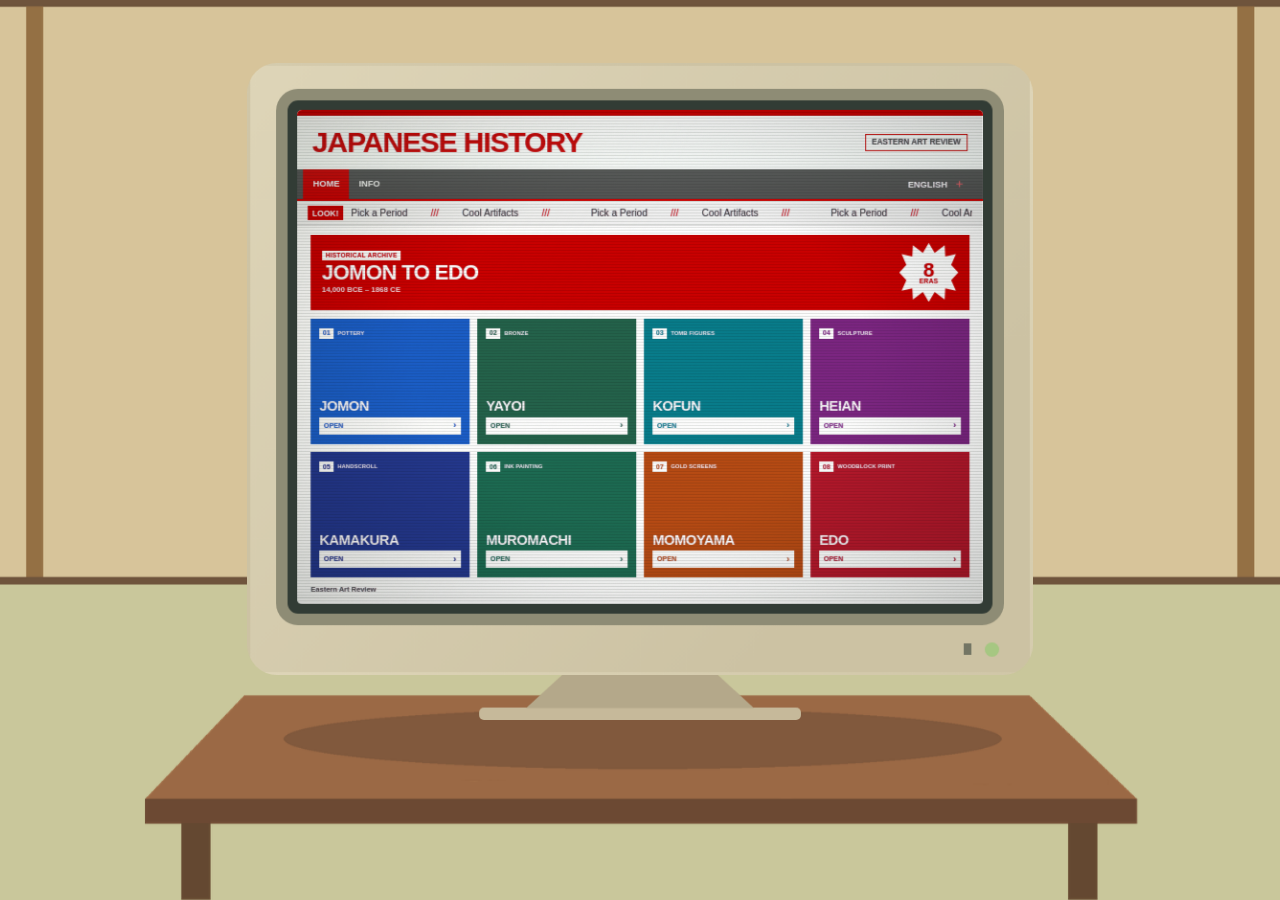
==== index.html @ a1d1d245 "recolor" ====
<!doctype html>
<html lang="en">
<head>
  <meta charset="utf-8">
  <meta name="viewport" content="width=device-width, initial-scale=1">
  <meta name="theme-color" content="#d7c49a">
  <meta name="description" content="Explore eight periods of Japanese history through art. An interactive Eastern Art Review project.">
  <title>Eastern art review test</title>
  <link rel="icon" href="data:image/svg+xml,%3Csvg xmlns='http://www.w3.org/2000/svg' viewBox='0 0 1 1'%3E%3C/svg%3E">
  <link rel="stylesheet" href="style.css">
  <script src="app.js" defer></script>
</head>
<body>
<a class="skip" href="#period-grid">Skip to periods</a>
<main class="room" id="room" aria-label="A vintage computer on a wooden table in a Japanese room">
  <div class="room-layer" aria-hidden="true"></div>
  <div class="desk-layer" aria-hidden="true"></div>
  <div class="computer">
    <div class="monitor">
      <div class="socket" id="socket">
        <section class="screen crt-enabled" id="screen" aria-label="Japanese history portal">
          <div class="portal" id="portal">
            <header class="masthead">
              <h1><a class="wordmark" href="#" aria-label="Japanese history home">JAPANESE HISTORY</a></h1>
              <span>EASTERN ART REVIEW</span>
            </header>
            <nav class="nav" aria-label="Main navigation"><a href="#" class="current" id="home-link">HOME</a><button type="button" id="info-button" aria-expanded="false" aria-controls="info-window">INFO</button><span>ENGLISH <b>＋</b></span></nav>
            <div class="news"><b>LOOK!</b><div class="ticker" aria-label="Pick a Period. Cool Artifacts."><div class="ticker-track" aria-hidden="true"><span>Pick a Period <i>///</i> Cool Artifacts <i>///</i></span><span>Pick a Period <i>///</i> Cool Artifacts <i>///</i></span><span>Pick a Period <i>///</i> Cool Artifacts <i>///</i></span><span>Pick a Period <i>///</i> Cool Artifacts <i>///</i></span></div></div></div>
            <div class="hero-banner" aria-hidden="true">
              <div class="hero-copy">
                <span class="hero-kicker">HISTORICAL ARCHIVE</span>
                <h2>JOMON TO EDO</h2>
                <span class="hero-sub">14,000 BCE – 1868 CE</span>
              </div>
              <div class="shock-burst"><strong>8</strong><span>ERAS</span></div>
            </div>
            <div class="period-grid" id="period-grid" tabindex="-1" aria-label="Historical periods"></div>
            <section class="info-window" id="info-window" hidden aria-labelledby="info-title"><header class="info-titlebar"><h2 id="info-title" tabindex="-1">INFO</h2><button type="button" id="info-close" aria-label="Close info">×</button></header><div class="info-names"><p>orlean</p><p>hiro</p><p>varo</p><p>chelson</p><p>jendra</p></div></section>
            <footer><span>Eastern Art Review</span></footer>
          </div>
          <div class="connection" id="connection" hidden aria-live="polite"><div class="connection-window"><div class="connection-title"><span>OPENING DOCUMENT</span><span aria-hidden="true">_ □</span></div><div class="connection-body"><span class="hourglass" aria-hidden="true">⌛</span><div><b id="connection-name">Opening period...</b><span>Eastern Art Review</span></div></div><div class="connection-track"><div id="connection-progress"></div></div><div class="connection-status">Please wait<span id="connection-percent">0%</span></div></div></div>
          <section class="selection" id="selection" hidden aria-label="Period page"><button class="return" type="button" id="return">back</button></section>
          <div class="crt-glass" aria-hidden="true"></div><div class="crt-grain" aria-hidden="true"></div><div class="crt-scan" aria-hidden="true"></div>
        </section>
      </div>
      <div class="case-controls" aria-hidden="true"><span class="switch"></span><span class="power-light"></span></div>
    </div><div class="neck" aria-hidden="true"></div><div class="foot" aria-hidden="true"></div>
  </div>
</main>
<div id="zoom-stage" class="zoom-stage" hidden></div>
<audio id="landing-audio" src="assets/Audio/Backgroundsoundlanding.mp3" loop preload="auto"></audio>
<audio id="sfx-mouse" src="assets/Audio/click-mouse.mp3" preload="auto"></audio>
<audio id="sfx-loading" src="assets/Audio/LoadingLandingpage.mp3" preload="auto"></audio>
</body>
</html>
---- style.css ----
:root{font-family:Arial,Helvetica,sans-serif;color:#222;font-synthesis:none;--px:0;--py:0;--red:#cc0000;--navy:#202e60}
body{overflow:hidden}
*{box-sizing:border-box}body{margin:0;background:#d7c49a}button,a{-webkit-tap-highlight-color:transparent}button{font:inherit;cursor:pointer;border:0}a{color:inherit}button:focus-visible,a:focus-visible,input:focus-visible{outline:3px solid #cc0000;outline-offset:3px}[hidden]{display:none!important}
.skip{position:fixed;top:10px;left:10px;padding:12px;background:#fff;z-index:30;transform:translateY(-160%)}.skip:focus{transform:none}
.room{height:100svh;position:relative;overflow:hidden;isolation:isolate;background:#d7c49a;transform-origin:0 0}
.room-layer,.desk-layer{position:absolute;inset:-20px;pointer-events:none;background-size:100% 100%;background-repeat:no-repeat;will-change:transform}
.room-layer{background-image:url('assets/room-layer.png');transform:translate(calc(var(--px)*-8px),calc(var(--py)*-5px))}.desk-layer{background-image:url('assets/desk-layer.png');transform:translate(calc(var(--px)*-15px),calc(var(--py)*-8px))}
.computer{position:absolute;width:min(820px,calc(100vw - 42px));bottom:20%;left:50%;transform-origin:50% 100%;transform:translate(calc(-50% + var(--px)*-21px),calc(var(--py)*-11px)) scale(var(--fit,1));will-change:transform}
.monitor{position:relative;background:linear-gradient(130deg,#ded5b8,#ccc2a3 80%);border:3px solid transparent;border-radius:31px;padding:24px 27px 49px}
.socket{background:#323c35;border:12px solid #8e8c75;border-radius:23px;padding:10px}
.screen{background:#fff;container-type:inline-size;position:relative;overflow:hidden;min-width:0;isolation:isolate;border-radius:5px}
.portal{font-size:1.55cqw;line-height:1.4;border-top:.9cqw solid var(--red);background:#fff;min-height:72cqw;display:flex;flex-direction:column}
.masthead{display:flex;justify-content:space-between;align-items:center;padding:1.8cqw 2.2cqw;gap:2cqw}.masthead h1{margin:0;font-size:inherit}.masthead span{font-size:1.15cqw;font-weight:800;color:#444;border:1.5px solid var(--red);padding:.35cqw .9cqw;background:#fff}
.wordmark{font-size:4.2cqw;letter-spacing:-.16cqw;font-weight:900;text-decoration:none;color:var(--red);line-height:1}
.nav{background:#525252;display:flex;align-items:stretch;padding:0 .9cqw;font-size:1.3cqw;font-weight:800;min-height:4.6cqw;border-bottom:.35cqw solid var(--red)}.nav a,.nav button{display:flex;align-items:center;padding:1.1cqw 1.4cqw;text-decoration:none;color:#fff;background:none}.nav a:hover,.nav button:hover{background:#3b3b3b}.nav .current{background:var(--red)}.nav>span{margin-left:auto;align-self:center;color:#fff;padding-right:1.6cqw}.nav b{font-size:1.8cqw;margin-left:.5cqw;color:#ff6666}
.news{display:flex;align-items:center;gap:1.1cqw;background:#f2f2f2;border-bottom:1px solid #ddd;padding:.8cqw 1.5cqw;font-size:1.4cqw;color:#333}.news>b{background:var(--red);color:#fff;padding:.15cqw .7cqw;font-size:1.2cqw}.ticker{overflow:hidden;flex:1;white-space:nowrap}.ticker-track{display:flex;width:max-content;animation:ticker 18s linear infinite}.ticker-track span{display:block;flex:none;padding-right:3cqw}.ticker i{font-style:normal;color:var(--red);margin:0 3cqw}.news:hover .ticker-track{animation-play-state:paused}@keyframes ticker{to{transform:translateX(-50%)}}
.hero-banner{margin:1.3cqw 2cqw 0;background:var(--red);color:#fff;padding:1.15cqw 1.6cqw;display:flex;align-items:center;justify-content:space-between;gap:1.5cqw;position:relative;overflow:hidden}
.hero-copy{display:flex;flex-direction:column;gap:.2cqw;min-width:0}
.hero-kicker{align-self:flex-start;background:#fff;color:var(--red);font-size:.9cqw;font-weight:900;padding:.15cqw .55cqw;letter-spacing:.04cqw;line-height:1.2}
.hero-banner h2{margin:.15cqw 0 0;font-size:3.1cqw;font-weight:900;letter-spacing:-.1cqw;line-height:1;color:#fff}
.hero-sub{font-size:1.1cqw;font-weight:700;color:#ffe0e0;line-height:1.2}
.shock-burst{width:8.6cqw;height:8.6cqw;background:#fff;color:var(--red);display:flex;flex-direction:column;align-items:center;justify-content:center;clip-path:polygon(50% 0%,60% 17%,77% 4%,78% 23%,96% 19%,88% 37%,100% 50%,88% 63%,96% 81%,78% 77%,77% 96%,60% 83%,50% 100%,40% 83%,23% 96%,22% 77%,4% 81%,12% 63%,0% 50%,12% 37%,4% 19%,22% 23%,23% 4%,40% 17%);animation:shock-flash .6s steps(1,end) infinite;flex-shrink:0}
.shock-burst strong{font-size:2.9cqw;font-weight:900;line-height:.92}
.shock-burst span{font-size:.95cqw;font-weight:900;letter-spacing:.03cqw;line-height:1}
@keyframes shock-flash{0%,49%{background:#fff;color:var(--red)}50%,100%{background:#202e60;color:#fff}}
.portal:has(#info-window:not([hidden])) .hero-banner{display:none!important}
.period-grid{display:grid;grid-template-columns:repeat(4,1fr);gap:1.2cqw;margin:1.3cqw 2cqw 0;flex:1}
.era{display:flex;flex-direction:column;position:relative;min-width:0;text-decoration:none;background:var(--tile);color:#fff;padding:1.2cqw 1.1cqw;transition:filter .15s;overflow:hidden;border:1px solid transparent;min-height:11.5cqw}.era:hover,.era:focus-visible{filter:brightness(1.12);border-color:#fff}.era:active{filter:brightness(.9)}
.era-meta{display:flex;align-items:center;gap:.55cqw;font-size:.82cqw;font-weight:800;letter-spacing:.01cqw;white-space:nowrap}.era-number{padding:.12cqw .5cqw;background:#fff;color:var(--tile);font-size:.98cqw;font-weight:900}.era-title{font-size:2.05cqw;font-weight:900;margin:auto 0 .5cqw;line-height:1.1;letter-spacing:-.06cqw}.era-cta{background:#fff;color:var(--tile);font-size:1cqw;font-weight:900;padding:.55cqw .65cqw;display:flex;justify-content:space-between;align-items:center}.era-cta b{font-size:1.3cqw;line-height:1;color:var(--tile)}
.portal footer{padding:1.2cqw 2cqw;display:flex;justify-content:space-between;align-items:center;font-size:1.05cqw;font-weight:700;color:#555}.portal footer i{font-style:normal;margin:0 .7cqw}.portal footer button{background:none;color:var(--red);font-size:1.1cqw;font-weight:800;padding:.3cqw}
.case-controls{position:absolute;right:32px;bottom:16px;display:flex;align-items:center;gap:14px}.switch{width:8px;height:12px;background:#737564}.power-light{width:15px;height:15px;border-radius:50%;background:#a6c782}.neck{height:35px;width:29%;margin:0 auto;background:#b4a88a;clip-path:polygon(16% 0,84% 0,100% 100%,0 100%)}.foot{height:13px;width:41%;margin:-1px auto 0;border-radius:5px;background:#c6b99a}
/* Optical CRT layers: no extra offset boxes, and never intercept pointer input. */
.crt-glass,.crt-grain,.crt-scan{display:none;position:absolute;inset:0;pointer-events:none;z-index:8;border-radius:inherit}.crt-enabled>.crt-glass,.crt-enabled>.crt-grain,.crt-enabled>.crt-scan{display:block}
.crt-glass{background:repeating-linear-gradient(to bottom,transparent 0px,transparent 2px,rgba(20,30,20,.13) 2px,rgba(20,30,20,.13) 3px),radial-gradient(ellipse at center,transparent 47%,rgba(26,32,24,.2) 100%),linear-gradient(115deg,rgba(255,255,220,.12),transparent 45%);mix-blend-mode:multiply}
.crt-grain{opacity:.045;background-image:url("data:image/svg+xml,%3Csvg viewBox='0 0 180 180' xmlns='http://www.w3.org/2000/svg'%3E%3Cfilter id='n'%3E%3CfeTurbulence type='fractalNoise' baseFrequency='.82' numOctaves='3' stitchTiles='stitch'/%3E%3C/filter%3E%3Cpath fill='%23000' filter='url(%23n)' d='M0 0h180v180H0z'/%3E%3C/svg%3E");background-size:180px;mix-blend-mode:multiply}
.crt-scan{background:linear-gradient(to bottom,transparent,rgba(210,255,231,.07),transparent);height:20%;animation:scan 9s linear infinite}.crt-enabled .portal{text-shadow:.3px 0 rgba(255,0,70,.2),-.3px 0 rgba(0,130,255,.2)}@keyframes scan{from{transform:translateY(-100%)}to{transform:translateY(600%)}}
.connection{position:absolute;inset:0;display:flex;align-items:center;justify-content:center;z-index:7;background:#20263130;cursor:wait}.connection-window{width:65%;background:#c8c8c2;border:2px solid #333;color:#141a20;padding:3px;font-family:'Courier New',monospace}.connection-title{background:#182765;color:white;display:flex;justify-content:space-between;padding:.75cqw 1cqw;font-size:1.4cqw;font-weight:700}.connection-body{display:flex;align-items:center;gap:1.8cqw;padding:2.2cqw 2cqw}.connection-body b{display:block;font-size:1.55cqw}.connection-body div>span{display:block;font-size:1.05cqw;margin-top:.8cqw}.hourglass{font-size:4cqw;filter:grayscale(1)}.connection-track{height:2.1cqw;border:1px solid #606060;margin:0 2cqw;background:#eee;padding:2px}.connection-track>div{height:100%;width:0;background:repeating-linear-gradient(90deg,#182765 0 .9cqw,transparent .9cqw 1.2cqw)}.connection-status{padding:1cqw 2cqw;display:flex;justify-content:space-between;font-size:1.15cqw}.zoom-active .portal{cursor:wait}.zoom-stage{position:fixed;inset:0;z-index:10;background:#f4efdf}.zoom-stage .screen{width:100%;height:100%;overflow:auto;border-radius:0;container-type:inline-size}.zoom-stage .crt-glass,.zoom-stage .crt-grain,.zoom-stage .crt-scan{display:none}
@media(max-width:700px){
 .room-layer,.desk-layer{inset:-10px -25%}.computer{width:calc(100vw - 42px)}.monitor{padding:12px 10px 37px;border-radius:23px}.socket{padding:5px;border-width:6px;border-radius:12px}.case-controls{right:20px;bottom:10px;gap:10px}.power-light{width:12px;height:12px}.neck{height:25px}.foot{height:10px}
 .portal{min-height:90cqw}.masthead{padding:3cqw 2.5cqw}.wordmark{font-size:5.1cqw}.nav{font-size:1.8cqw;min-height:8cqw}.nav a,.nav button{padding:2cqw 1.4cqw}.nav>span{font-size:1.5cqw}.news{font-size:2.2cqw;padding:1.5cqw}.news>b{font-size:1.8cqw}
 .hero-banner{padding:2cqw 2.2cqw;margin:1.8cqw 2cqw 0}.hero-kicker{font-size:1.4cqw;padding:.2cqw .8cqw}.hero-banner h2{font-size:4.2cqw}.hero-sub{font-size:1.6cqw}.shock-burst{width:12.5cqw;height:12.5cqw}.shock-burst strong{font-size:4.2cqw}.shock-burst span{font-size:1.4cqw}
 .period-grid{grid-template-columns:repeat(2,1fr);gap:2cqw;margin:1.8cqw 2cqw 0}.era{padding:2.2cqw;min-height:20cqw}.era-meta{font-size:1.65cqw;gap:1cqw}.era-number{font-size:1.7cqw;padding:.3cqw 1cqw}.era-title{font-size:4cqw;margin:1.8cqw 0 1cqw}.era-cta{font-size:1.9cqw;padding:1.5cqw 1cqw;min-height:7cqw}.era-cta b{font-size:2.7cqw}.portal footer{font-size:1.6cqw;padding:2.2cqw 2cqw}.portal footer button{font-size:1.6cqw}.connection-window{width:85%}.connection-title{font-size:2cqw}.connection-body b{font-size:2.3cqw}.connection-body div>span{font-size:1.6cqw}.connection-track{height:3.5cqw}.connection-status{font-size:1.8cqw}
}
@media(max-width:700px) and (max-height:700px){.portal{min-height:90cqw}.period-grid{grid-template-columns:repeat(4,1fr);gap:1.3cqw;margin:1.5cqw 1.5cqw 0}.era{padding:1.4cqw 1cqw;min-height:18cqw}.era-meta{font-size:1.2cqw;gap:.5cqw}.era-number{font-size:1.3cqw;padding:.2cqw .5cqw}.era-title{font-size:2.45cqw;margin:2cqw 0 1cqw}.era-cta{font-size:1.3cqw;min-height:5cqw;padding:.8cqw .5cqw}.era-cta b{font-size:2cqw}}
@media(prefers-reduced-motion:reduce){*,*:before,*:after{animation:none!important;transition:none!important;scroll-behavior:auto!important}.room-layer,.desk-layer{transform:none}.computer{transform:translateX(-50%) scale(var(--fit,1))}.crt-scan{display:none!important}.ticker-track{transform:none}}

/* INFO stays inside the monitor, replacing the directory without a modal. */
.info-window{margin:2.5cqw 2cqw 0;border:1px solid #7c8190;background:#f1f0e7;flex:1;display:flex;flex-direction:column}
.info-titlebar{display:flex;align-items:center;justify-content:space-between;padding:.9cqw 1.4cqw;background:#202e60;color:white}
.info-titlebar h2{margin:0;font:700 1.6cqw 'Courier New',monospace}
.info-titlebar button{font-size:2.5cqw;line-height:1;background:none;color:white;padding:0 .6cqw}
.info-names{flex:1;display:flex;flex-direction:column;justify-content:center;padding:2cqw 4cqw;font:2.4cqw/1.5 'Courier New',monospace;color:#222}
.info-names p{margin:.4cqw 0}
.zoom-stage{background:#fff}.zoom-active .skip{display:none}
.selection{min-height:100%;background:#fff;padding:16px;color:#000}
.return{margin:0;padding:0;border:0;background:none;color:#0000ee;text-decoration:underline;font:16px 'Times New Roman',serif;cursor:pointer}
@media(max-width:700px){.info-titlebar h2{font-size:2.8cqw}.info-titlebar button{font-size:5cqw}.info-names{font-size:4cqw}}
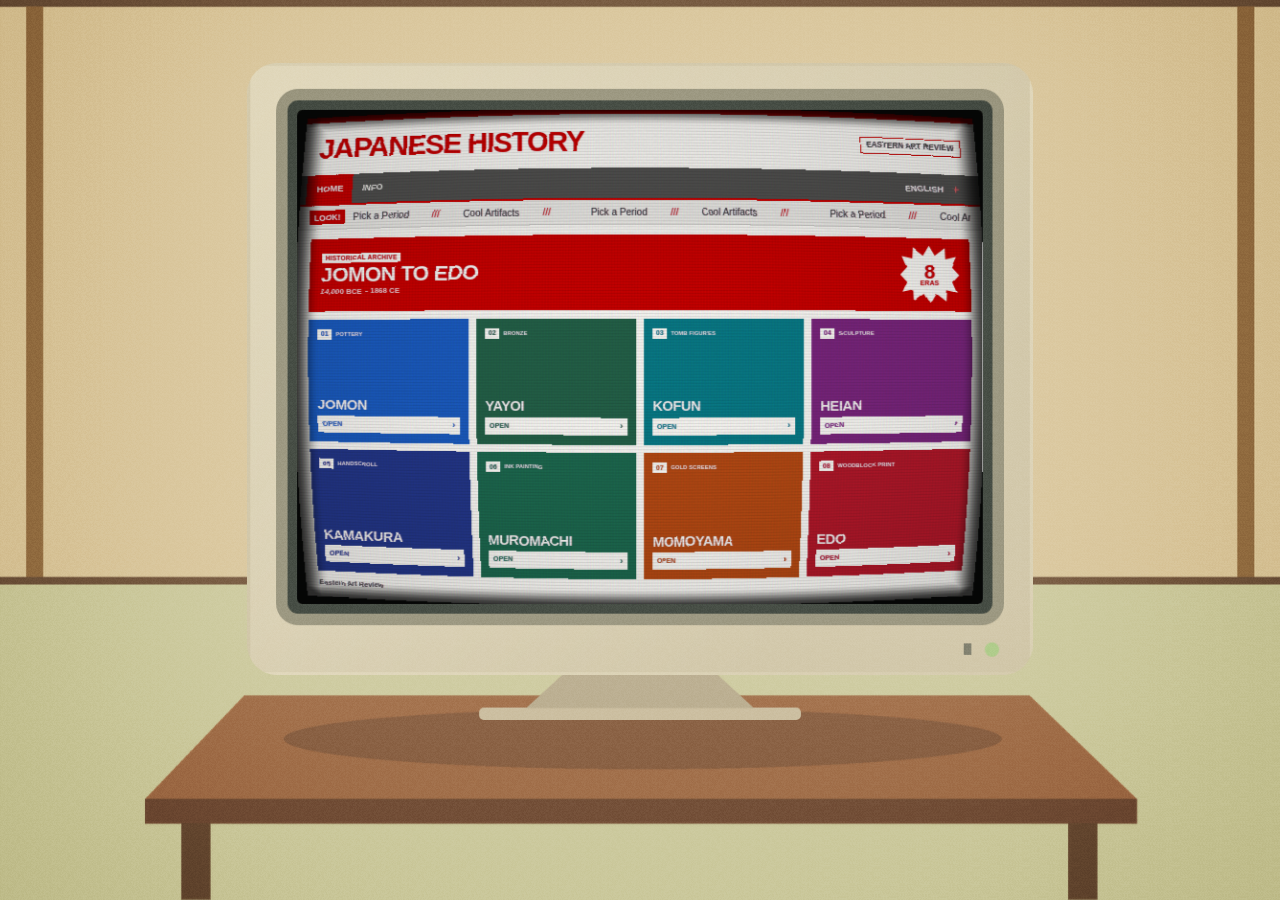
==== commit 9ade31be: "Stole crt shader got this from toyshader" ====
--- a/index.html
+++ b/index.html
@@ -9,6 +9,9 @@
   <link rel="icon" href="data:image/svg+xml,%3Csvg xmlns='http://www.w3.org/2000/svg' viewBox='0 0 1 1'%3E%3C/svg%3E">
   <link rel="stylesheet" href="style.css">
   <script src="app.js" defer></script>
+  <script src="crt.js" defer></script>
+  <script src="fx.js" defer></script>
+  <script src="warp.js" defer></script>
 </head>
 <body>
 <a class="skip" href="#period-grid">Skip to periods</a>
--- a/style.css
+++ b/style.css
@@ -55,3 +55,20 @@
 .selection{min-height:100%;background:#fff;padding:16px;color:#000}
 .return{margin:0;padding:0;border:0;background:none;color:#0000ee;text-decoration:underline;font:16px 'Times New Roman',serif;cursor:pointer}
 @media(max-width:700px){.info-titlebar h2{font-size:2.8cqw}.info-titlebar button{font-size:5cqw}.info-names{font-size:4cqw}}
+
+/* WebGL CRT shader (crt.js): replaces the CSS glass/grain/scan layers when available. */
+.crt-shader{display:none;position:absolute;inset:0;width:100%;height:100%;pointer-events:none;z-index:9;mix-blend-mode:multiply;border-radius:inherit}
+.crt-enabled.shader-on>.crt-shader{display:block}
+.crt-enabled.shader-on>.crt-glass,.crt-enabled.shader-on>.crt-grain,.crt-enabled.shader-on>.crt-scan{display:none}
+.crt-enabled.shader-on .portal{text-shadow:.45px 0 rgba(255,0,60,.22),-.45px 0 rgba(0,120,255,.22)}
+.zoom-stage .crt-shader{display:none!important}
+
+/* fx.js shader layers: signal (inside the screen, under the tube) and room light/grain (whole scene). */
+.crt-signal{position:absolute;inset:0;width:100%;height:100%;pointer-events:none;z-index:8;border-radius:inherit}
+.zoom-stage .crt-signal{display:none!important}
+.room-fx{position:fixed;inset:0;width:100%;height:100%;pointer-events:none;z-index:5;mix-blend-mode:soft-light}
+
+/* warp.js: barrel-curve the in-monitor DOM while crt.js curves the glass/scanlines to match. */
+.screen.warp-on{background:#1c221e}
+.screen.warp-on>.portal,.screen.warp-on>.connection{filter:url(#crt-warp)}
+.zoom-stage .screen,.zoom-stage .portal{filter:none!important;background:#fff}
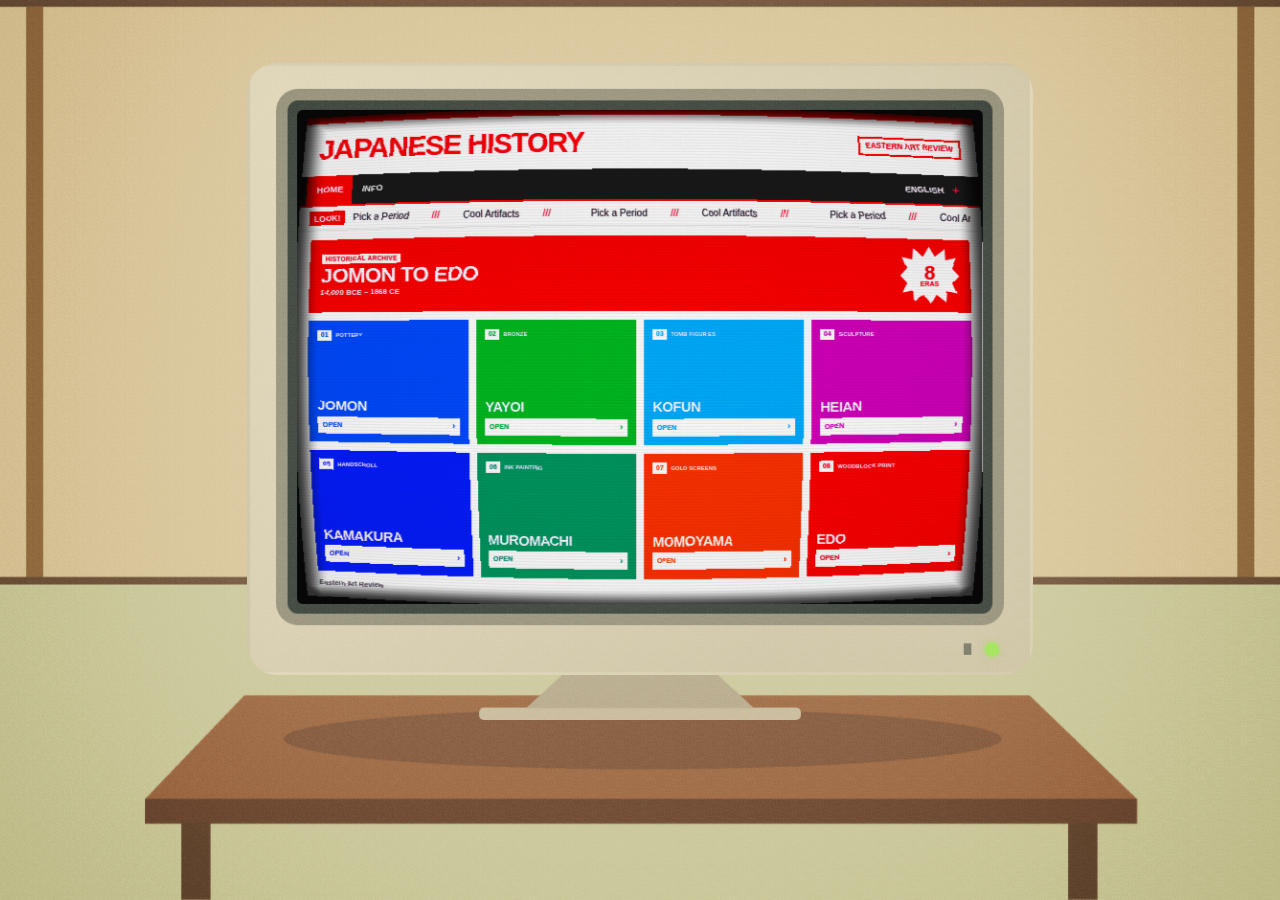
==== commit 43681b90: "Stole more shaders n touch up from shadertoy" ====
--- a/index.html
+++ b/index.html
@@ -46,7 +46,7 @@
           <div class="crt-glass" aria-hidden="true"></div><div class="crt-grain" aria-hidden="true"></div><div class="crt-scan" aria-hidden="true"></div>
         </section>
       </div>
-      <div class="case-controls" aria-hidden="true"><span class="switch"></span><span class="power-light"></span></div>
+      <div class="case-controls"><span class="switch" aria-hidden="true"></span><button type="button" class="power-light" id="power-button" aria-pressed="true" aria-label="Toggle monitor power"></button></div>
     </div><div class="neck" aria-hidden="true"></div><div class="foot" aria-hidden="true"></div>
   </div>
 </main>
--- a/style.css
+++ b/style.css
@@ -1,6 +1,6 @@
-:root{font-family:Arial,Helvetica,sans-serif;color:#222;font-synthesis:none;--px:0;--py:0;--red:#cc0000;--navy:#202e60}
+:root{font-family:Arial,Helvetica,sans-serif;color:#111;font-synthesis:none;--px:0;--py:0;--red:#e60012;--navy:#1a2352}
 body{overflow:hidden}
-*{box-sizing:border-box}body{margin:0;background:#d7c49a}button,a{-webkit-tap-highlight-color:transparent}button{font:inherit;cursor:pointer;border:0}a{color:inherit}button:focus-visible,a:focus-visible,input:focus-visible{outline:3px solid #cc0000;outline-offset:3px}[hidden]{display:none!important}
+*{box-sizing:border-box}body{margin:0;background:#d7c49a}button,a{-webkit-tap-highlight-color:transparent}button{font:inherit;cursor:pointer;border:0}a{color:inherit}button:focus-visible,a:focus-visible,input:focus-visible{outline:3px solid #e60012;outline-offset:3px}[hidden]{display:none!important}
 .skip{position:fixed;top:10px;left:10px;padding:12px;background:#fff;z-index:30;transform:translateY(-160%)}.skip:focus{transform:none}
 .room{height:100svh;position:relative;overflow:hidden;isolation:isolate;background:#d7c49a;transform-origin:0 0}
 .room-layer,.desk-layer{position:absolute;inset:-20px;pointer-events:none;background-size:100% 100%;background-repeat:no-repeat;will-change:transform}
@@ -9,26 +9,30 @@
 .monitor{position:relative;background:linear-gradient(130deg,#ded5b8,#ccc2a3 80%);border:3px solid transparent;border-radius:31px;padding:24px 27px 49px}
 .socket{background:#323c35;border:12px solid #8e8c75;border-radius:23px;padding:10px}
 .screen{background:#fff;container-type:inline-size;position:relative;overflow:hidden;min-width:0;isolation:isolate;border-radius:5px}
-.portal{font-size:1.55cqw;line-height:1.4;border-top:.9cqw solid var(--red);background:#fff;min-height:72cqw;display:flex;flex-direction:column}
-.masthead{display:flex;justify-content:space-between;align-items:center;padding:1.8cqw 2.2cqw;gap:2cqw}.masthead h1{margin:0;font-size:inherit}.masthead span{font-size:1.15cqw;font-weight:800;color:#444;border:1.5px solid var(--red);padding:.35cqw .9cqw;background:#fff}
+.portal{font-size:1.55cqw;line-height:1.4;border-top:1.1cqw solid var(--red);background:#fff;min-height:72cqw;display:flex;flex-direction:column}
+.masthead{display:flex;justify-content:space-between;align-items:center;padding:1.8cqw 2.2cqw;gap:2cqw}.masthead h1{margin:0;font-size:inherit}.masthead span{font-size:1.15cqw;font-weight:900;color:var(--red);border:2px solid var(--red);padding:.3cqw .9cqw;background:#fff}
 .wordmark{font-size:4.2cqw;letter-spacing:-.16cqw;font-weight:900;text-decoration:none;color:var(--red);line-height:1}
-.nav{background:#525252;display:flex;align-items:stretch;padding:0 .9cqw;font-size:1.3cqw;font-weight:800;min-height:4.6cqw;border-bottom:.35cqw solid var(--red)}.nav a,.nav button{display:flex;align-items:center;padding:1.1cqw 1.4cqw;text-decoration:none;color:#fff;background:none}.nav a:hover,.nav button:hover{background:#3b3b3b}.nav .current{background:var(--red)}.nav>span{margin-left:auto;align-self:center;color:#fff;padding-right:1.6cqw}.nav b{font-size:1.8cqw;margin-left:.5cqw;color:#ff6666}
-.news{display:flex;align-items:center;gap:1.1cqw;background:#f2f2f2;border-bottom:1px solid #ddd;padding:.8cqw 1.5cqw;font-size:1.4cqw;color:#333}.news>b{background:var(--red);color:#fff;padding:.15cqw .7cqw;font-size:1.2cqw}.ticker{overflow:hidden;flex:1;white-space:nowrap}.ticker-track{display:flex;width:max-content;animation:ticker 18s linear infinite}.ticker-track span{display:block;flex:none;padding-right:3cqw}.ticker i{font-style:normal;color:var(--red);margin:0 3cqw}.news:hover .ticker-track{animation-play-state:paused}@keyframes ticker{to{transform:translateX(-50%)}}
+.nav{background:#222;display:flex;align-items:stretch;padding:0 .9cqw;font-size:1.3cqw;font-weight:800;min-height:4.6cqw;border-bottom:.35cqw solid var(--red)}.nav a,.nav button{display:flex;align-items:center;padding:1.1cqw 1.4cqw;text-decoration:none;color:#fff;background:none}.nav a:hover,.nav button:hover{background:#383838}.nav .current{background:var(--red)}.nav>span{margin-left:auto;align-self:center;color:#fff;padding-right:1.6cqw}.nav b{font-size:1.8cqw;margin-left:.5cqw;color:#ff3344}
+.news{display:flex;align-items:center;gap:1.1cqw;background:#f3f3f3;border-bottom:1px solid #ddd;padding:.8cqw 1.5cqw;font-size:1.4cqw;color:#111}.news>b{background:var(--red);color:#fff;padding:.15cqw .7cqw;font-size:1.2cqw;font-weight:900}.ticker{overflow:hidden;flex:1;white-space:nowrap}.ticker-track{display:flex;width:max-content;animation:ticker 18s linear infinite}.ticker-track span{display:block;flex:none;padding-right:3cqw}.ticker i{font-style:normal;color:var(--red);margin:0 3cqw}.news:hover .ticker-track{animation-play-state:paused}@keyframes ticker{to{transform:translateX(-50%)}}
 .hero-banner{margin:1.3cqw 2cqw 0;background:var(--red);color:#fff;padding:1.15cqw 1.6cqw;display:flex;align-items:center;justify-content:space-between;gap:1.5cqw;position:relative;overflow:hidden}
 .hero-copy{display:flex;flex-direction:column;gap:.2cqw;min-width:0}
 .hero-kicker{align-self:flex-start;background:#fff;color:var(--red);font-size:.9cqw;font-weight:900;padding:.15cqw .55cqw;letter-spacing:.04cqw;line-height:1.2}
 .hero-banner h2{margin:.15cqw 0 0;font-size:3.1cqw;font-weight:900;letter-spacing:-.1cqw;line-height:1;color:#fff}
-.hero-sub{font-size:1.1cqw;font-weight:700;color:#ffe0e0;line-height:1.2}
+.hero-sub{font-size:1.1cqw;font-weight:800;color:#fff;line-height:1.2}
 .shock-burst{width:8.6cqw;height:8.6cqw;background:#fff;color:var(--red);display:flex;flex-direction:column;align-items:center;justify-content:center;clip-path:polygon(50% 0%,60% 17%,77% 4%,78% 23%,96% 19%,88% 37%,100% 50%,88% 63%,96% 81%,78% 77%,77% 96%,60% 83%,50% 100%,40% 83%,23% 96%,22% 77%,4% 81%,12% 63%,0% 50%,12% 37%,4% 19%,22% 23%,23% 4%,40% 17%);animation:shock-flash .6s steps(1,end) infinite;flex-shrink:0}
 .shock-burst strong{font-size:2.9cqw;font-weight:900;line-height:.92}
 .shock-burst span{font-size:.95cqw;font-weight:900;letter-spacing:.03cqw;line-height:1}
-@keyframes shock-flash{0%,49%{background:#fff;color:var(--red)}50%,100%{background:#202e60;color:#fff}}
+@keyframes shock-flash{0%,49%{background:#fff;color:var(--red)}50%,100%{background:#1a2352;color:#fff}}
 .portal:has(#info-window:not([hidden])) .hero-banner{display:none!important}
 .period-grid{display:grid;grid-template-columns:repeat(4,1fr);gap:1.2cqw;margin:1.3cqw 2cqw 0;flex:1}
-.era{display:flex;flex-direction:column;position:relative;min-width:0;text-decoration:none;background:var(--tile);color:#fff;padding:1.2cqw 1.1cqw;transition:filter .15s;overflow:hidden;border:1px solid transparent;min-height:11.5cqw}.era:hover,.era:focus-visible{filter:brightness(1.12);border-color:#fff}.era:active{filter:brightness(.9)}
-.era-meta{display:flex;align-items:center;gap:.55cqw;font-size:.82cqw;font-weight:800;letter-spacing:.01cqw;white-space:nowrap}.era-number{padding:.12cqw .5cqw;background:#fff;color:var(--tile);font-size:.98cqw;font-weight:900}.era-title{font-size:2.05cqw;font-weight:900;margin:auto 0 .5cqw;line-height:1.1;letter-spacing:-.06cqw}.era-cta{background:#fff;color:var(--tile);font-size:1cqw;font-weight:900;padding:.55cqw .65cqw;display:flex;justify-content:space-between;align-items:center}.era-cta b{font-size:1.3cqw;line-height:1;color:var(--tile)}
+.era{display:flex;flex-direction:column;position:relative;min-width:0;text-decoration:none;background:var(--tile);color:#fff;padding:1.2cqw 1.1cqw;transition:filter .15s;overflow:hidden;border:1px solid transparent;min-height:11.5cqw}.era:hover,.era:focus-visible{filter:brightness(1.15);border-color:#fff}.era:active{filter:brightness(.9)}
+.era-meta{display:flex;align-items:center;gap:.55cqw;font-size:.82cqw;font-weight:800;letter-spacing:.01cqw;white-space:nowrap}
+.era-number{padding:.12cqw .5cqw;background:#fff;color:var(--tile);font-size:.98cqw;font-weight:900}
+.era-title{font-size:2.05cqw;font-weight:900;margin:auto 0 .5cqw;line-height:1.1;letter-spacing:-.06cqw}
+.era-cta{background:#fff;color:var(--tile);font-size:1cqw;font-weight:900;padding:.55cqw .65cqw;display:flex;justify-content:space-between;align-items:center}
+.era-cta b{font-size:1.3cqw;line-height:1;color:var(--tile)}
 .portal footer{padding:1.2cqw 2cqw;display:flex;justify-content:space-between;align-items:center;font-size:1.05cqw;font-weight:700;color:#555}.portal footer i{font-style:normal;margin:0 .7cqw}.portal footer button{background:none;color:var(--red);font-size:1.1cqw;font-weight:800;padding:.3cqw}
-.case-controls{position:absolute;right:32px;bottom:16px;display:flex;align-items:center;gap:14px}.switch{width:8px;height:12px;background:#737564}.power-light{width:15px;height:15px;border-radius:50%;background:#a6c782}.neck{height:35px;width:29%;margin:0 auto;background:#b4a88a;clip-path:polygon(16% 0,84% 0,100% 100%,0 100%)}.foot{height:13px;width:41%;margin:-1px auto 0;border-radius:5px;background:#c6b99a}
+.case-controls{position:absolute;right:32px;bottom:16px;display:flex;align-items:center;gap:14px}.switch{width:8px;height:12px;background:#737564;transition:transform .15s,background .15s}.power-light{width:15px;height:15px;padding:0;border-radius:50%;background:#9be356;box-shadow:0 0 7px rgba(155,227,86,.75);transition:background .2s,box-shadow .2s,transform .1s}.power-light:active{transform:scale(.88)}.monitor.power-off .power-light{background:#4a4f42;box-shadow:inset 0 1px 2px rgba(0,0,0,.45)}.monitor.power-off .switch{transform:translateY(2px);background:#5a5c4e}.monitor.power-off .portal{pointer-events:none;user-select:none}.monitor.screen-asleep .portal{opacity:0;visibility:hidden}.neck{height:35px;width:29%;margin:0 auto;background:#b4a88a;clip-path:polygon(16% 0,84% 0,100% 100%,0 100%)}.foot{height:13px;width:41%;margin:-1px auto 0;border-radius:5px;background:#c6b99a}
 /* Optical CRT layers: no extra offset boxes, and never intercept pointer input. */
 .crt-glass,.crt-grain,.crt-scan{display:none;position:absolute;inset:0;pointer-events:none;z-index:8;border-radius:inherit}.crt-enabled>.crt-glass,.crt-enabled>.crt-grain,.crt-enabled>.crt-scan{display:block}
 .crt-glass{background:repeating-linear-gradient(to bottom,transparent 0px,transparent 2px,rgba(20,30,20,.13) 2px,rgba(20,30,20,.13) 3px),radial-gradient(ellipse at center,transparent 47%,rgba(26,32,24,.2) 100%),linear-gradient(115deg,rgba(255,255,220,.12),transparent 45%);mix-blend-mode:multiply}
@@ -70,5 +74,12 @@
 
 /* warp.js: barrel-curve the in-monitor DOM while crt.js curves the glass/scanlines to match. */
 .screen.warp-on{background:#1c221e}
-.screen.warp-on>.portal,.screen.warp-on>.connection{filter:url(#crt-warp)}
+.screen.warp-on>.portal,.screen.warp-on>.connection{filter:url(#crt-warp) saturate(1.35) contrast(1.10)}
 .zoom-stage .screen,.zoom-stage .portal{filter:none!important;background:#fff}
+
+/* Landing-only custom cursors (.cur): arrow default, helpsel on clickables, wait while loading. */
+.room{cursor:url('assets/default_arrow.cur'),auto}
+.room a,.room a *,.room button,.room button *,.case-controls .switch,.skip{cursor:url('assets/default_helpsel.cur'),pointer}
+.connection,.connection *,.zoom-active .room,.zoom-active .room *{cursor:url('assets/default_wait.cur'),wait!important}
+.zoom-stage,.zoom-stage .screen,.zoom-stage .selection{cursor:auto}
+.zoom-stage .return{cursor:pointer}
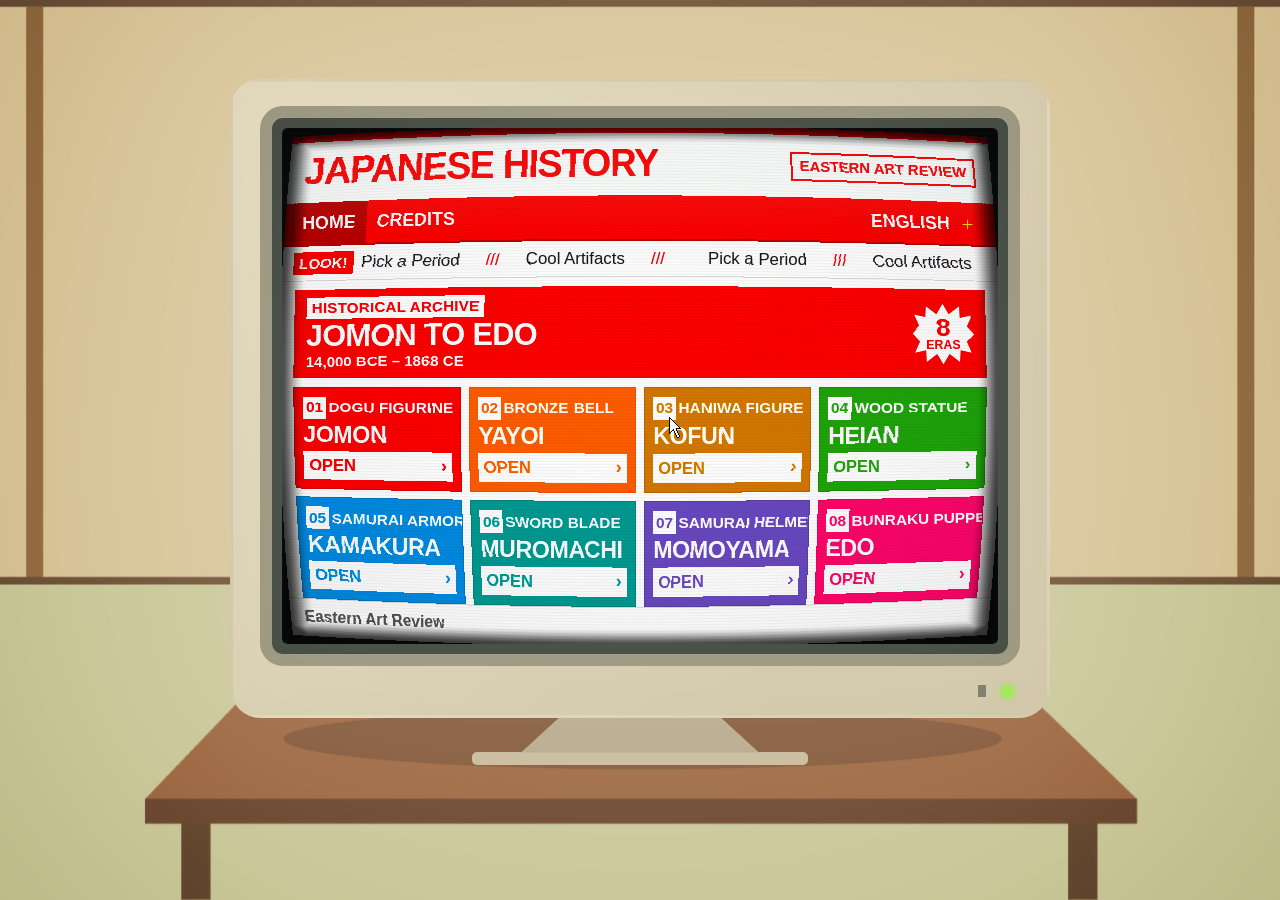
==== commit f1f0b4c6: "Artikel + Temp music" ====
--- a/index.html
+++ b/index.html
@@ -9,6 +9,7 @@
   <link rel="icon" href="data:image/svg+xml,%3Csvg xmlns='http://www.w3.org/2000/svg' viewBox='0 0 1 1'%3E%3C/svg%3E">
   <link rel="stylesheet" href="style.css">
   <script src="app.js" defer></script>
+  <script src="article-wash.js" defer></script>
   <script src="crt.js" defer></script>
   <script src="fx.js" defer></script>
   <script src="warp.js" defer></script>
@@ -27,7 +28,7 @@
               <h1><a class="wordmark" href="#" aria-label="Japanese history home">JAPANESE HISTORY</a></h1>
               <span>EASTERN ART REVIEW</span>
             </header>
-            <nav class="nav" aria-label="Main navigation"><a href="#" class="current" id="home-link">HOME</a><button type="button" id="info-button" aria-expanded="false" aria-controls="info-window">INFO</button><span>ENGLISH <b>＋</b></span></nav>
+            <nav class="nav" aria-label="Main navigation"><a href="#" class="current" id="home-link">HOME</a><button type="button" id="info-button" aria-expanded="false" aria-controls="info-window">CREDITS</button><span>ENGLISH <b>＋</b></span></nav>
             <div class="news"><b>LOOK!</b><div class="ticker" aria-label="Pick a Period. Cool Artifacts."><div class="ticker-track" aria-hidden="true"><span>Pick a Period <i>///</i> Cool Artifacts <i>///</i></span><span>Pick a Period <i>///</i> Cool Artifacts <i>///</i></span><span>Pick a Period <i>///</i> Cool Artifacts <i>///</i></span><span>Pick a Period <i>///</i> Cool Artifacts <i>///</i></span></div></div></div>
             <div class="hero-banner" aria-hidden="true">
               <div class="hero-copy">
@@ -38,11 +39,22 @@
               <div class="shock-burst"><strong>8</strong><span>ERAS</span></div>
             </div>
             <div class="period-grid" id="period-grid" tabindex="-1" aria-label="Historical periods"></div>
-            <section class="info-window" id="info-window" hidden aria-labelledby="info-title"><header class="info-titlebar"><h2 id="info-title" tabindex="-1">INFO</h2><button type="button" id="info-close" aria-label="Close info">×</button></header><div class="info-names"><p>orlean</p><p>hiro</p><p>varo</p><p>chelson</p><p>jendra</p></div></section>
+            <section class="info-window" id="info-window" hidden aria-labelledby="info-title"><header class="info-titlebar"><h2 id="info-title" tabindex="-1">CREDITS</h2><button type="button" id="info-close" aria-label="Close credits">×</button></header><div class="info-names"><p>orlean</p><p>hiro</p><p>varo</p><p>chelson</p><p>jendra</p></div></section>
             <footer><span>Eastern Art Review</span></footer>
           </div>
           <div class="connection" id="connection" hidden aria-live="polite"><div class="connection-window"><div class="connection-title"><span>OPENING DOCUMENT</span><span aria-hidden="true">_ □</span></div><div class="connection-body"><span class="hourglass" aria-hidden="true">⌛</span><div><b id="connection-name">Opening period...</b><span>Eastern Art Review</span></div></div><div class="connection-track"><div id="connection-progress"></div></div><div class="connection-status">Please wait<span id="connection-percent">0%</span></div></div></div>
-          <section class="selection" id="selection" hidden aria-label="Period page"><button class="return" type="button" id="return">back</button></section>
+          <section class="selection" id="selection" hidden tabindex="-1" aria-label="Period page">
+            <canvas class="scroll-bg" id="scroll-bg" aria-hidden="true"></canvas>
+            <div class="period-page">
+              <button class="return" type="button" id="return">← back</button>
+              <header class="period-header">
+                <p class="period-kicker" id="period-kicker">DOGŪ FIGURINE · PREHISTORIC, ENDING C. 300 BCE</p>
+                <h2 class="period-title" id="period-title">Jōmon</h2>
+                <p class="period-sub" id="period-sub">Foraging and pottery</p>
+              </header>
+              <div class="period-body" id="period-body"></div>
+            </div>
+          </section>
           <div class="crt-glass" aria-hidden="true"></div><div class="crt-grain" aria-hidden="true"></div><div class="crt-scan" aria-hidden="true"></div>
         </section>
       </div>
@@ -52,6 +64,7 @@
 </main>
 <div id="zoom-stage" class="zoom-stage" hidden></div>
 <audio id="landing-audio" src="assets/Audio/Backgroundsoundlanding.mp3" loop preload="auto"></audio>
+<audio id="article-audio" loop preload="none"></audio>
 <audio id="sfx-mouse" src="assets/Audio/click-mouse.mp3" preload="auto"></audio>
 <audio id="sfx-loading" src="assets/Audio/LoadingLandingpage.mp3" preload="auto"></audio>
 </body>
--- a/style.css
+++ b/style.css
@@ -1,85 +1,116 @@
-:root{font-family:Arial,Helvetica,sans-serif;color:#111;font-synthesis:none;--px:0;--py:0;--red:#e60012;--navy:#1a2352}
+:root{font-family:"MS PGothic","ＭＳ Ｐゴシック","Yu Gothic",sans-serif;color:#222;font-synthesis:none;--px:0;--py:0;--pz:0;--red:#bf0000;--red-dark:#8f0000;--paper:#fff;--panel:#f3f3f3;--line:#d5d5d5;--ink:#222;--navy:#35455f}
 body{overflow:hidden}
-*{box-sizing:border-box}body{margin:0;background:#d7c49a}button,a{-webkit-tap-highlight-color:transparent}button{font:inherit;cursor:pointer;border:0}a{color:inherit}button:focus-visible,a:focus-visible,input:focus-visible{outline:3px solid #e60012;outline-offset:3px}[hidden]{display:none!important}
+*{box-sizing:border-box}body{margin:0;background:#d7c49a}button,a{-webkit-tap-highlight-color:transparent}button{font:inherit;cursor:pointer;border:0}a{color:inherit}button:focus-visible,a:focus-visible,input:focus-visible{outline:3px solid #ffb300;outline-offset:3px}[hidden]{display:none!important}
 .skip{position:fixed;top:10px;left:10px;padding:12px;background:#fff;z-index:30;transform:translateY(-160%)}.skip:focus{transform:none}
-.room{height:100svh;position:relative;overflow:hidden;isolation:isolate;background:#d7c49a;transform-origin:0 0}
-.room-layer,.desk-layer{position:absolute;inset:-20px;pointer-events:none;background-size:100% 100%;background-repeat:no-repeat;will-change:transform}
-.room-layer{background-image:url('assets/room-layer.png');transform:translate(calc(var(--px)*-8px),calc(var(--py)*-5px))}.desk-layer{background-image:url('assets/desk-layer.png');transform:translate(calc(var(--px)*-15px),calc(var(--py)*-8px))}
-.computer{position:absolute;width:min(820px,calc(100vw - 42px));bottom:20%;left:50%;transform-origin:50% 100%;transform:translate(calc(-50% + var(--px)*-21px),calc(var(--py)*-11px)) scale(var(--fit,1));will-change:transform}
+.room{height:100svh;position:relative;overflow:hidden;isolation:isolate;background:#d7c49a;transform-origin:0 0;will-change:transform}
+.room-layer,.desk-layer{position:absolute;inset:-20px;pointer-events:none;background-size:100% 100%;background-repeat:no-repeat;transform-origin:50% 80%;will-change:transform}
+.room-layer{background-image:url('assets/room-layer.png');transform:translate(calc(var(--px)*-8px),calc(var(--py)*-5px + var(--pz)*10px)) scale(calc(1 + var(--pz)*.045))}.desk-layer{background-image:url('assets/desk-layer.png');transform:translate(calc(var(--px)*-15px),calc(var(--py)*-8px + var(--pz)*18px)) scale(calc(1 + var(--pz)*.08))}
+.computer{position:absolute;width:min(820px,calc(100vw - 42px));bottom:15%;left:50%;transform-origin:50% 100%;transform:translate(calc(-50% + var(--px)*-21px),calc(var(--py)*-11px + var(--pz)*18px)) scale(calc(var(--fit,1)*(1 + var(--pz)*.095)));will-change:transform}
 .monitor{position:relative;background:linear-gradient(130deg,#ded5b8,#ccc2a3 80%);border:3px solid transparent;border-radius:31px;padding:24px 27px 49px}
 .socket{background:#323c35;border:12px solid #8e8c75;border-radius:23px;padding:10px}
-.screen{background:#fff;container-type:inline-size;position:relative;overflow:hidden;min-width:0;isolation:isolate;border-radius:5px}
-.portal{font-size:1.55cqw;line-height:1.4;border-top:1.1cqw solid var(--red);background:#fff;min-height:72cqw;display:flex;flex-direction:column}
-.masthead{display:flex;justify-content:space-between;align-items:center;padding:1.8cqw 2.2cqw;gap:2cqw}.masthead h1{margin:0;font-size:inherit}.masthead span{font-size:1.15cqw;font-weight:900;color:var(--red);border:2px solid var(--red);padding:.3cqw .9cqw;background:#fff}
-.wordmark{font-size:4.2cqw;letter-spacing:-.16cqw;font-weight:900;text-decoration:none;color:var(--red);line-height:1}
-.nav{background:#222;display:flex;align-items:stretch;padding:0 .9cqw;font-size:1.3cqw;font-weight:800;min-height:4.6cqw;border-bottom:.35cqw solid var(--red)}.nav a,.nav button{display:flex;align-items:center;padding:1.1cqw 1.4cqw;text-decoration:none;color:#fff;background:none}.nav a:hover,.nav button:hover{background:#383838}.nav .current{background:var(--red)}.nav>span{margin-left:auto;align-self:center;color:#fff;padding-right:1.6cqw}.nav b{font-size:1.8cqw;margin-left:.5cqw;color:#ff3344}
-.news{display:flex;align-items:center;gap:1.1cqw;background:#f3f3f3;border-bottom:1px solid #ddd;padding:.8cqw 1.5cqw;font-size:1.4cqw;color:#111}.news>b{background:var(--red);color:#fff;padding:.15cqw .7cqw;font-size:1.2cqw;font-weight:900}.ticker{overflow:hidden;flex:1;white-space:nowrap}.ticker-track{display:flex;width:max-content;animation:ticker 18s linear infinite}.ticker-track span{display:block;flex:none;padding-right:3cqw}.ticker i{font-style:normal;color:var(--red);margin:0 3cqw}.news:hover .ticker-track{animation-play-state:paused}@keyframes ticker{to{transform:translateX(-50%)}}
+.screen{background:var(--paper);container-type:inline-size;position:relative;overflow:hidden;min-width:0;isolation:isolate;border-radius:5px}
+.portal{font-size:2.2cqw;line-height:1.3;border-top:1.1cqw solid var(--red);background:var(--paper);min-height:72cqw;display:flex;flex-direction:column}
+.masthead{display:flex;justify-content:space-between;align-items:center;padding:1.7cqw 2.2cqw;gap:2cqw;background:var(--paper)}.masthead h1{margin:0;font-size:inherit}.masthead span{font-size:2.1cqw;font-weight:900;color:var(--red);border:2px solid var(--red);padding:.4cqw 1cqw;background:var(--paper)}
+.wordmark{font-size:5.3cqw;letter-spacing:-.16cqw;font-weight:900;text-decoration:none;color:var(--red);line-height:1}
+.nav{background:var(--red);display:flex;align-items:stretch;padding:0 .9cqw;font-size:2.5cqw;font-weight:800;min-height:6.3cqw;border-bottom:.35cqw solid var(--red-dark)}.nav a,.nav button{display:flex;align-items:center;padding:1.15cqw 1.5cqw;text-decoration:none;color:#fff;background:none}.nav a:hover,.nav button:hover{background:#a60000}.nav .current{background:var(--red-dark)}.nav>span{margin-left:auto;align-self:center;color:#fff;padding-right:1.6cqw}.nav b{font-size:2.7cqw;margin-left:.5cqw;color:#ffd000}
+.news{display:flex;align-items:center;gap:1.1cqw;background:var(--panel);border-bottom:1px solid var(--line);padding:.85cqw 1.5cqw;font-size:2.35cqw;color:var(--ink)}.news>b{background:var(--red);color:#fff;padding:.2cqw .8cqw;font-size:2.1cqw;font-weight:900}.ticker{overflow:hidden;flex:1;white-space:nowrap}.ticker-track{display:flex;width:max-content;animation:ticker 18s linear infinite}.ticker-track span{display:block;flex:none;padding-right:3cqw}.ticker i{font-style:normal;color:var(--red);margin:0 3cqw}.news:hover .ticker-track{animation-play-state:paused}@keyframes ticker{to{transform:translateX(-50%)}}
 .hero-banner{margin:1.3cqw 2cqw 0;background:var(--red);color:#fff;padding:1.15cqw 1.6cqw;display:flex;align-items:center;justify-content:space-between;gap:1.5cqw;position:relative;overflow:hidden}
 .hero-copy{display:flex;flex-direction:column;gap:.2cqw;min-width:0}
-.hero-kicker{align-self:flex-start;background:#fff;color:var(--red);font-size:.9cqw;font-weight:900;padding:.15cqw .55cqw;letter-spacing:.04cqw;line-height:1.2}
-.hero-banner h2{margin:.15cqw 0 0;font-size:3.1cqw;font-weight:900;letter-spacing:-.1cqw;line-height:1;color:#fff}
-.hero-sub{font-size:1.1cqw;font-weight:800;color:#fff;line-height:1.2}
+.hero-kicker{align-self:flex-start;background:#fff;color:var(--red);font-size:2.1cqw;font-weight:900;padding:.25cqw .7cqw;letter-spacing:.04cqw;line-height:1.2}
+.hero-banner h2{margin:.15cqw 0 0;font-size:4.3cqw;font-weight:900;letter-spacing:-.1cqw;line-height:1;color:#fff}
+.hero-sub{font-size:2.1cqw;font-weight:800;color:#fff;line-height:1.2}
 .shock-burst{width:8.6cqw;height:8.6cqw;background:#fff;color:var(--red);display:flex;flex-direction:column;align-items:center;justify-content:center;clip-path:polygon(50% 0%,60% 17%,77% 4%,78% 23%,96% 19%,88% 37%,100% 50%,88% 63%,96% 81%,78% 77%,77% 96%,60% 83%,50% 100%,40% 83%,23% 96%,22% 77%,4% 81%,12% 63%,0% 50%,12% 37%,4% 19%,22% 23%,23% 4%,40% 17%);animation:shock-flash .6s steps(1,end) infinite;flex-shrink:0}
-.shock-burst strong{font-size:2.9cqw;font-weight:900;line-height:.92}
-.shock-burst span{font-size:.95cqw;font-weight:900;letter-spacing:.03cqw;line-height:1}
+.shock-burst strong{font-size:3.6cqw;font-weight:900;line-height:.92}
+.shock-burst span{font-size:1.7cqw;font-weight:900;letter-spacing:.03cqw;line-height:1}
 @keyframes shock-flash{0%,49%{background:#fff;color:var(--red)}50%,100%{background:#1a2352;color:#fff}}
 .portal:has(#info-window:not([hidden])) .hero-banner{display:none!important}
 .period-grid{display:grid;grid-template-columns:repeat(4,1fr);gap:1.2cqw;margin:1.3cqw 2cqw 0;flex:1}
-.era{display:flex;flex-direction:column;position:relative;min-width:0;text-decoration:none;background:var(--tile);color:#fff;padding:1.2cqw 1.1cqw;transition:filter .15s;overflow:hidden;border:1px solid transparent;min-height:11.5cqw}.era:hover,.era:focus-visible{filter:brightness(1.15);border-color:#fff}.era:active{filter:brightness(.9)}
-.era-meta{display:flex;align-items:center;gap:.55cqw;font-size:.82cqw;font-weight:800;letter-spacing:.01cqw;white-space:nowrap}
-.era-number{padding:.12cqw .5cqw;background:#fff;color:var(--tile);font-size:.98cqw;font-weight:900}
-.era-title{font-size:2.05cqw;font-weight:900;margin:auto 0 .5cqw;line-height:1.1;letter-spacing:-.06cqw}
-.era-cta{background:#fff;color:var(--tile);font-size:1cqw;font-weight:900;padding:.55cqw .65cqw;display:flex;justify-content:space-between;align-items:center}
-.era-cta b{font-size:1.3cqw;line-height:1;color:var(--tile)}
-.portal footer{padding:1.2cqw 2cqw;display:flex;justify-content:space-between;align-items:center;font-size:1.05cqw;font-weight:700;color:#555}.portal footer i{font-style:normal;margin:0 .7cqw}.portal footer button{background:none;color:var(--red);font-size:1.1cqw;font-weight:800;padding:.3cqw}
+.era{display:flex;flex-direction:column;position:relative;min-width:0;text-decoration:none;background:var(--tile);color:#fff;padding:1.25cqw 1.1cqw;transition:filter .15s;overflow:hidden;border:1px solid rgba(0,0,0,.12);min-height:12.5cqw}.era:hover,.era:focus-visible{filter:brightness(1.08);border-color:#fff}.era:active{filter:brightness(.9)}
+.era-meta{display:flex;align-items:center;gap:.35cqw;font-size:2.15cqw;font-weight:800;letter-spacing:0;white-space:nowrap}
+.era-number{padding:.18cqw .4cqw;background:#fff;color:var(--tile);font-size:2.15cqw;font-weight:900}
+.era-title{font-size:3.25cqw;font-weight:900;margin:auto 0 .6cqw;line-height:1.05;letter-spacing:-.06cqw}
+.era-cta{background:#fff;color:var(--tile);font-size:2.3cqw;font-weight:900;padding:.55cqw .7cqw;display:flex;justify-content:space-between;align-items:center}
+.era-cta b{font-size:2.5cqw;line-height:1;color:var(--tile)}
+.portal footer{padding:1.2cqw 2cqw;display:flex;justify-content:space-between;align-items:center;font-size:2.2cqw;font-weight:700;color:#555;background:var(--panel);border-top:1px solid var(--line)}.portal footer i{font-style:normal;margin:0 .7cqw}.portal footer button{background:none;color:var(--red);font-size:2.2cqw;font-weight:800;padding:.3cqw}
 .case-controls{position:absolute;right:32px;bottom:16px;display:flex;align-items:center;gap:14px}.switch{width:8px;height:12px;background:#737564;transition:transform .15s,background .15s}.power-light{width:15px;height:15px;padding:0;border-radius:50%;background:#9be356;box-shadow:0 0 7px rgba(155,227,86,.75);transition:background .2s,box-shadow .2s,transform .1s}.power-light:active{transform:scale(.88)}.monitor.power-off .power-light{background:#4a4f42;box-shadow:inset 0 1px 2px rgba(0,0,0,.45)}.monitor.power-off .switch{transform:translateY(2px);background:#5a5c4e}.monitor.power-off .portal{pointer-events:none;user-select:none}.monitor.screen-asleep .portal{opacity:0;visibility:hidden}.neck{height:35px;width:29%;margin:0 auto;background:#b4a88a;clip-path:polygon(16% 0,84% 0,100% 100%,0 100%)}.foot{height:13px;width:41%;margin:-1px auto 0;border-radius:5px;background:#c6b99a}
-/* Optical CRT layers: no extra offset boxes, and never intercept pointer input. */
+/* css crt fallback */
 .crt-glass,.crt-grain,.crt-scan{display:none;position:absolute;inset:0;pointer-events:none;z-index:8;border-radius:inherit}.crt-enabled>.crt-glass,.crt-enabled>.crt-grain,.crt-enabled>.crt-scan{display:block}
 .crt-glass{background:repeating-linear-gradient(to bottom,transparent 0px,transparent 2px,rgba(20,30,20,.13) 2px,rgba(20,30,20,.13) 3px),radial-gradient(ellipse at center,transparent 47%,rgba(26,32,24,.2) 100%),linear-gradient(115deg,rgba(255,255,220,.12),transparent 45%);mix-blend-mode:multiply}
 .crt-grain{opacity:.045;background-image:url("data:image/svg+xml,%3Csvg viewBox='0 0 180 180' xmlns='http://www.w3.org/2000/svg'%3E%3Cfilter id='n'%3E%3CfeTurbulence type='fractalNoise' baseFrequency='.82' numOctaves='3' stitchTiles='stitch'/%3E%3C/filter%3E%3Cpath fill='%23000' filter='url(%23n)' d='M0 0h180v180H0z'/%3E%3C/svg%3E");background-size:180px;mix-blend-mode:multiply}
-.crt-scan{background:linear-gradient(to bottom,transparent,rgba(210,255,231,.07),transparent);height:20%;animation:scan 9s linear infinite}.crt-enabled .portal{text-shadow:.3px 0 rgba(255,0,70,.2),-.3px 0 rgba(0,130,255,.2)}@keyframes scan{from{transform:translateY(-100%)}to{transform:translateY(600%)}}
-.connection{position:absolute;inset:0;display:flex;align-items:center;justify-content:center;z-index:7;background:#20263130;cursor:wait}.connection-window{width:65%;background:#c8c8c2;border:2px solid #333;color:#141a20;padding:3px;font-family:'Courier New',monospace}.connection-title{background:#182765;color:white;display:flex;justify-content:space-between;padding:.75cqw 1cqw;font-size:1.4cqw;font-weight:700}.connection-body{display:flex;align-items:center;gap:1.8cqw;padding:2.2cqw 2cqw}.connection-body b{display:block;font-size:1.55cqw}.connection-body div>span{display:block;font-size:1.05cqw;margin-top:.8cqw}.hourglass{font-size:4cqw;filter:grayscale(1)}.connection-track{height:2.1cqw;border:1px solid #606060;margin:0 2cqw;background:#eee;padding:2px}.connection-track>div{height:100%;width:0;background:repeating-linear-gradient(90deg,#182765 0 .9cqw,transparent .9cqw 1.2cqw)}.connection-status{padding:1cqw 2cqw;display:flex;justify-content:space-between;font-size:1.15cqw}.zoom-active .portal{cursor:wait}.zoom-stage{position:fixed;inset:0;z-index:10;background:#f4efdf}.zoom-stage .screen{width:100%;height:100%;overflow:auto;border-radius:0;container-type:inline-size}.zoom-stage .crt-glass,.zoom-stage .crt-grain,.zoom-stage .crt-scan{display:none}
+.crt-scan{background:linear-gradient(to bottom,transparent,rgba(210,255,231,.07),transparent);height:20%;animation:scan 9s linear infinite}.crt-enabled .portal{text-shadow:.15px 0 rgba(255,0,70,.08),-.15px 0 rgba(0,130,255,.08)}@keyframes scan{from{transform:translateY(-100%)}to{transform:translateY(600%)}}
+.connection{position:absolute;inset:0;display:flex;align-items:center;justify-content:center;z-index:7;background:#20263130;cursor:wait}.connection-window{width:78%;background:#c8c8c2;border:2px solid #333;color:#080808;padding:4px;font-family:inherit}.connection-title{background:#182765;color:white;display:flex;justify-content:space-between;padding:1.15cqw 1.5cqw;font-size:2.35cqw;font-weight:700}.connection-body{display:flex;align-items:center;gap:2.4cqw;padding:3cqw 2.7cqw}.connection-body b{display:block;font-size:2.7cqw;line-height:1.15;font-weight:700}.connection-body div>span{display:block;font-size:1.9cqw;margin-top:1cqw;font-weight:700}.hourglass{font-size:6.5cqw;filter:grayscale(1)}.connection-track{height:3.3cqw;border:1px solid #505050;margin:0 2.7cqw;background:#f5f5f5;padding:2px}.connection-track>div{height:100%;width:0;background:repeating-linear-gradient(90deg,#182765 0 1.35cqw,transparent 1.35cqw 1.75cqw)}.connection-status{padding:1.5cqw 2.7cqw;display:flex;justify-content:space-between;font-size:2cqw;font-weight:700}.zoom-active .portal{cursor:wait}.zoom-stage{position:fixed;inset:0;z-index:10;background:#f4efdf}.zoom-stage .screen{width:100%;height:100%;overflow:auto;border-radius:0;container-type:inline-size}.zoom-stage .crt-glass,.zoom-stage .crt-grain,.zoom-stage .crt-scan{display:none}
 @media(max-width:700px){
  .room-layer,.desk-layer{inset:-10px -25%}.computer{width:calc(100vw - 42px)}.monitor{padding:12px 10px 37px;border-radius:23px}.socket{padding:5px;border-width:6px;border-radius:12px}.case-controls{right:20px;bottom:10px;gap:10px}.power-light{width:12px;height:12px}.neck{height:25px}.foot{height:10px}
- .portal{min-height:90cqw}.masthead{padding:3cqw 2.5cqw}.wordmark{font-size:5.1cqw}.nav{font-size:1.8cqw;min-height:8cqw}.nav a,.nav button{padding:2cqw 1.4cqw}.nav>span{font-size:1.5cqw}.news{font-size:2.2cqw;padding:1.5cqw}.news>b{font-size:1.8cqw}
- .hero-banner{padding:2cqw 2.2cqw;margin:1.8cqw 2cqw 0}.hero-kicker{font-size:1.4cqw;padding:.2cqw .8cqw}.hero-banner h2{font-size:4.2cqw}.hero-sub{font-size:1.6cqw}.shock-burst{width:12.5cqw;height:12.5cqw}.shock-burst strong{font-size:4.2cqw}.shock-burst span{font-size:1.4cqw}
- .period-grid{grid-template-columns:repeat(2,1fr);gap:2cqw;margin:1.8cqw 2cqw 0}.era{padding:2.2cqw;min-height:20cqw}.era-meta{font-size:1.65cqw;gap:1cqw}.era-number{font-size:1.7cqw;padding:.3cqw 1cqw}.era-title{font-size:4cqw;margin:1.8cqw 0 1cqw}.era-cta{font-size:1.9cqw;padding:1.5cqw 1cqw;min-height:7cqw}.era-cta b{font-size:2.7cqw}.portal footer{font-size:1.6cqw;padding:2.2cqw 2cqw}.portal footer button{font-size:1.6cqw}.connection-window{width:85%}.connection-title{font-size:2cqw}.connection-body b{font-size:2.3cqw}.connection-body div>span{font-size:1.6cqw}.connection-track{height:3.5cqw}.connection-status{font-size:1.8cqw}
+ .portal{min-height:90cqw}.masthead{padding:3cqw 2.5cqw}.masthead span{font-size:2.3cqw}.wordmark{font-size:5.8cqw}.nav{font-size:2.5cqw;min-height:8cqw}.nav a,.nav button{padding:2cqw 1.4cqw}.nav>span{font-size:2.1cqw}.news{font-size:2.6cqw;padding:1.5cqw}.news>b{font-size:2.3cqw}
+ .hero-banner{padding:2cqw 2.2cqw;margin:1.8cqw 2cqw 0}.hero-kicker{font-size:2cqw;padding:.2cqw .8cqw}.hero-banner h2{font-size:4.8cqw}.hero-sub{font-size:2.1cqw}.shock-burst{width:12.5cqw;height:12.5cqw}.shock-burst strong{font-size:4.5cqw}.shock-burst span{font-size:1.9cqw}
+ .period-grid{grid-template-columns:repeat(2,1fr);gap:2cqw;margin:1.8cqw 2cqw 0}.era{padding:2.2cqw;min-height:20cqw}.era-meta{font-size:2.2cqw;gap:1cqw}.era-number{font-size:2.25cqw;padding:.3cqw 1cqw}.era-title{font-size:4.3cqw;margin:1.8cqw 0 1cqw}.era-cta{font-size:2.4cqw;padding:1.3cqw 1cqw;min-height:7cqw}.era-cta b{font-size:2.9cqw}.portal footer{font-size:2.2cqw;padding:2.2cqw 2cqw}.portal footer button{font-size:2.2cqw}.connection-window{width:91%}.connection-title{font-size:3cqw;padding:1.6cqw 2cqw}.connection-body{gap:3cqw;padding:4cqw 3cqw}.connection-body b{font-size:3.4cqw}.connection-body div>span{font-size:2.4cqw}.hourglass{font-size:8cqw}.connection-track{height:4.8cqw;margin:0 3cqw}.connection-status{font-size:2.6cqw;padding:2cqw 3cqw}
 }
-@media(max-width:700px) and (max-height:700px){.portal{min-height:90cqw}.period-grid{grid-template-columns:repeat(4,1fr);gap:1.3cqw;margin:1.5cqw 1.5cqw 0}.era{padding:1.4cqw 1cqw;min-height:18cqw}.era-meta{font-size:1.2cqw;gap:.5cqw}.era-number{font-size:1.3cqw;padding:.2cqw .5cqw}.era-title{font-size:2.45cqw;margin:2cqw 0 1cqw}.era-cta{font-size:1.3cqw;min-height:5cqw;padding:.8cqw .5cqw}.era-cta b{font-size:2cqw}}
+@media(max-width:700px) and (max-height:700px){.portal{min-height:90cqw}.period-grid{grid-template-columns:repeat(4,1fr);gap:1.3cqw;margin:1.5cqw 1.5cqw 0}.era{padding:1.4cqw 1cqw;min-height:18cqw}.era-meta{font-size:1.8cqw;gap:.5cqw}.era-number{font-size:1.85cqw;padding:.2cqw .5cqw}.era-title{font-size:3cqw;margin:2cqw 0 1cqw}.era-cta{font-size:1.9cqw;min-height:5cqw;padding:.8cqw .5cqw}.era-cta b{font-size:2.3cqw}}
 @media(prefers-reduced-motion:reduce){*,*:before,*:after{animation:none!important;transition:none!important;scroll-behavior:auto!important}.room-layer,.desk-layer{transform:none}.computer{transform:translateX(-50%) scale(var(--fit,1))}.crt-scan{display:none!important}.ticker-track{transform:none}}
 
-/* INFO stays inside the monitor, replacing the directory without a modal. */
-.info-window{margin:2.5cqw 2cqw 0;border:1px solid #7c8190;background:#f1f0e7;flex:1;display:flex;flex-direction:column}
-.info-titlebar{display:flex;align-items:center;justify-content:space-between;padding:.9cqw 1.4cqw;background:#202e60;color:white}
+/* credits window */
+.info-window{margin:2.5cqw 2cqw 0;border:2px solid #333;background:#c8c8c2;padding:3px;flex:1;display:flex;flex-direction:column}
+.info-titlebar{display:flex;align-items:center;justify-content:space-between;padding:.75cqw 1.2cqw;background:#182765;color:white}
 .info-titlebar h2{margin:0;font:700 1.6cqw 'Courier New',monospace}
-.info-titlebar button{font-size:2.5cqw;line-height:1;background:none;color:white;padding:0 .6cqw}
-.info-names{flex:1;display:flex;flex-direction:column;justify-content:center;padding:2cqw 4cqw;font:2.4cqw/1.5 'Courier New',monospace;color:#222}
+.info-titlebar button{font-size:2.2cqw;line-height:1;background:#c8c8c2;color:#141a20;border:1px solid #333;padding:0 .55cqw;font-family:'Courier New',monospace;font-weight:700}
+.info-titlebar button:hover{background:#e2e2dc}
+.info-names{flex:1;display:flex;flex-direction:column;justify-content:center;margin-top:3px;border:1px solid #606060;background:#f1f0e7;padding:2cqw 4cqw;font:700 2.4cqw/1.5 'Courier New',monospace;color:#222}
 .info-names p{margin:.4cqw 0}
-.zoom-stage{background:#fff}.zoom-active .skip{display:none}
-.selection{min-height:100%;background:#fff;padding:16px;color:#000}
-.return{margin:0;padding:0;border:0;background:none;color:#0000ee;text-decoration:underline;font:16px 'Times New Roman',serif;cursor:pointer}
-@media(max-width:700px){.info-titlebar h2{font-size:2.8cqw}.info-titlebar button{font-size:5cqw}.info-names{font-size:4cqw}}
+.zoom-stage{background:#ede3ce}.zoom-active .skip{display:none}
+@font-face{font-family:'Shippori Mincho';src:url('assets/Fonts/ShipporiMincho-Regular.ttf') format('truetype');font-weight:400;font-display:swap}
+@font-face{font-family:'Shippori Mincho';src:url('assets/Fonts/ShipporiMincho-Medium.ttf') format('truetype');font-weight:500;font-display:swap}
+@font-face{font-family:'Shippori Mincho';src:url('assets/Fonts/ShipporiMincho-SemiBold.ttf') format('truetype');font-weight:600;font-display:swap}
+@font-face{font-family:'Shippori Mincho';src:url('assets/Fonts/ShipporiMincho-Bold.ttf') format('truetype');font-weight:700;font-display:swap}
+@font-face{font-family:'Shippori Mincho';src:url('assets/Fonts/ShipporiMincho-ExtraBold.ttf') format('truetype');font-weight:800;font-display:swap}
+.selection{--era:#8f241c;min-height:100%;position:relative;isolation:isolate;background-color:#ede3ce;background-image:var(--paper-surface,none);background-size:100% auto;background-repeat:repeat-y;padding:clamp(28px,5vw,64px) clamp(24px,7vw,96px);color:#1d1813;font-family:'Shippori Mincho',Georgia,serif;outline:0}
+.scroll-bg{display:none}
+.period-page{position:relative;max-width:760px;margin:0 auto}
+.selection::after{content:"";position:absolute;inset:0;z-index:2;pointer-events:none;background-image:var(--paper-grain,none);background-size:128px 128px}
+/* Document-anchored pigment layer washes over the paper, type, and photographs. */
+.article-wash{position:absolute;inset:0;width:100%;height:100%;z-index:3;pointer-events:none;contain:strict}
+.return{margin:0;padding:0;border:0;background:none;color:#3a2f25;font:600 16px/1.2 'Shippori Mincho',serif;letter-spacing:.04em;cursor:pointer;opacity:.8}
+.return:hover{opacity:1;color:var(--era)}
+.period-header{margin:clamp(28px,5vh,52px) 0 clamp(24px,4vh,40px);padding-bottom:20px;border-bottom:1px solid rgba(35,26,18,.22)}
+.period-kicker{margin:0 0 10px;font-size:13px;font-weight:700;letter-spacing:.18em;color:var(--era);text-transform:uppercase}
+.period-title{margin:0;font-size:clamp(38px,6vw,68px);font-weight:800;line-height:1.08;letter-spacing:-.01em;color:#302217}
+.period-sub{margin:10px 0 0;font-size:clamp(18px,2.2vw,24px);font-weight:600;color:#493525}
+.period-body{font-size:clamp(17px,1.8vw,20px);font-weight:500;line-height:1.85;color:#36271b}
+/* Small cached masks break up ink coverage without blurring the letter shapes. */
+.period-title,.period-kicker,.period-sub,.period-body>p,.period-figure figcaption,.period-sources{mix-blend-mode:multiply;mask-image:var(--ink-wear,none);mask-size:128px 128px;mask-repeat:repeat}
+.period-body p{margin:0 0 20px}
+.period-figure{margin:32px 0;text-align:center}
+.period-figure img{display:block;max-width:100%;max-height:460px;width:auto;height:auto;margin:0 auto;mix-blend-mode:multiply;opacity:.88;filter:grayscale(.55) sepia(.65) saturate(.65) contrast(1.12) brightness(1.14);mask-image:linear-gradient(to right,transparent,#000 7%,#000 93%,transparent),linear-gradient(to bottom,transparent,#000 5%,#000 95%,transparent);mask-composite:intersect;mask-size:100% 100%;mask-repeat:no-repeat}
+.period-figure figcaption{margin-top:12px;font-size:16px;font-style:italic;color:#43362a}
+.period-unfinished{margin:28px 0;padding:18px 0;border-top:1px dashed rgba(35,26,18,.22);border-bottom:1px dashed rgba(35,26,18,.22);font-size:clamp(20px,2.4vw,26px);font-weight:700;letter-spacing:.04em;color:var(--era)}
+.period-sources{margin-top:36px;padding-top:18px;border-top:1px solid rgba(35,26,18,.18);font-size:15px;line-height:1.7;color:#4a3c2f;word-break:break-all}
+.period-sources p{margin:0 0 6px}
+.period-sources a{color:var(--era);text-decoration:underline;text-underline-offset:3px}
+@media(max-width:700px){.info-titlebar h2{font-size:2.8cqw}.info-titlebar button{font-size:4.2cqw}.info-names{font-size:4cqw}}
 
-/* WebGL CRT shader (crt.js): replaces the CSS glass/grain/scan layers when available. */
+/* crt shader */
 .crt-shader{display:none;position:absolute;inset:0;width:100%;height:100%;pointer-events:none;z-index:9;mix-blend-mode:multiply;border-radius:inherit}
 .crt-enabled.shader-on>.crt-shader{display:block}
-.crt-enabled.shader-on>.crt-glass,.crt-enabled.shader-on>.crt-grain,.crt-enabled.shader-on>.crt-scan{display:none}
-.crt-enabled.shader-on .portal{text-shadow:.45px 0 rgba(255,0,60,.22),-.45px 0 rgba(0,120,255,.22)}
+.crt-enabled.shader-on>.crt-glass,.crt-enabled.shader-on>.crt-grain{display:none}
+/* rolling scan line */
+.crt-scan{will-change:transform}.monitor.screen-asleep .crt-scan{display:none!important}
+.crt-enabled.shader-on .portal{text-shadow:.15px 0 rgba(255,0,60,.08),-.15px 0 rgba(0,120,255,.08)}
 .zoom-stage .crt-shader{display:none!important}
 
-/* fx.js shader layers: signal (inside the screen, under the tube) and room light/grain (whole scene). */
+/* fx.js layers */
 .crt-signal{position:absolute;inset:0;width:100%;height:100%;pointer-events:none;z-index:8;border-radius:inherit}
 .zoom-stage .crt-signal{display:none!important}
 .room-fx{position:fixed;inset:0;width:100%;height:100%;pointer-events:none;z-index:5;mix-blend-mode:soft-light}
 
-/* warp.js: barrel-curve the in-monitor DOM while crt.js curves the glass/scanlines to match. */
+/* screen warp */
 .screen.warp-on{background:#1c221e}
 .screen.warp-on>.portal,.screen.warp-on>.connection{filter:url(#crt-warp) saturate(1.35) contrast(1.10)}
-.zoom-stage .screen,.zoom-stage .portal{filter:none!important;background:#fff}
+.camera-active .shock-burst{animation-play-state:paused}
+.zoom-stage .screen,.zoom-stage .portal{filter:none!important;background:#ebe1cb}
 
-/* Landing-only custom cursors (.cur): arrow default, helpsel on clickables, wait while loading. */
-.room{cursor:url('assets/default_arrow.cur'),auto}
-.room a,.room a *,.room button,.room button *,.case-controls .switch,.skip{cursor:url('assets/default_helpsel.cur'),pointer}
-.connection,.connection *,.zoom-active .room,.zoom-active .room *{cursor:url('assets/default_wait.cur'),wait!important}
+/* custom cursor inside the screen */
+.crt-cursor{position:absolute;top:0;left:0;width:32px;height:32px;pointer-events:none;z-index:8;image-rendering:pixelated;will-change:transform}
+.monitor.screen-asleep .crt-cursor,.zoom-stage .crt-cursor{display:none!important}
+.room .screen,.room .screen *{cursor:none!important}
+.case-controls .power-light,.case-controls .switch{cursor:pointer}
 .zoom-stage,.zoom-stage .screen,.zoom-stage .selection{cursor:auto}
 .zoom-stage .return{cursor:pointer}
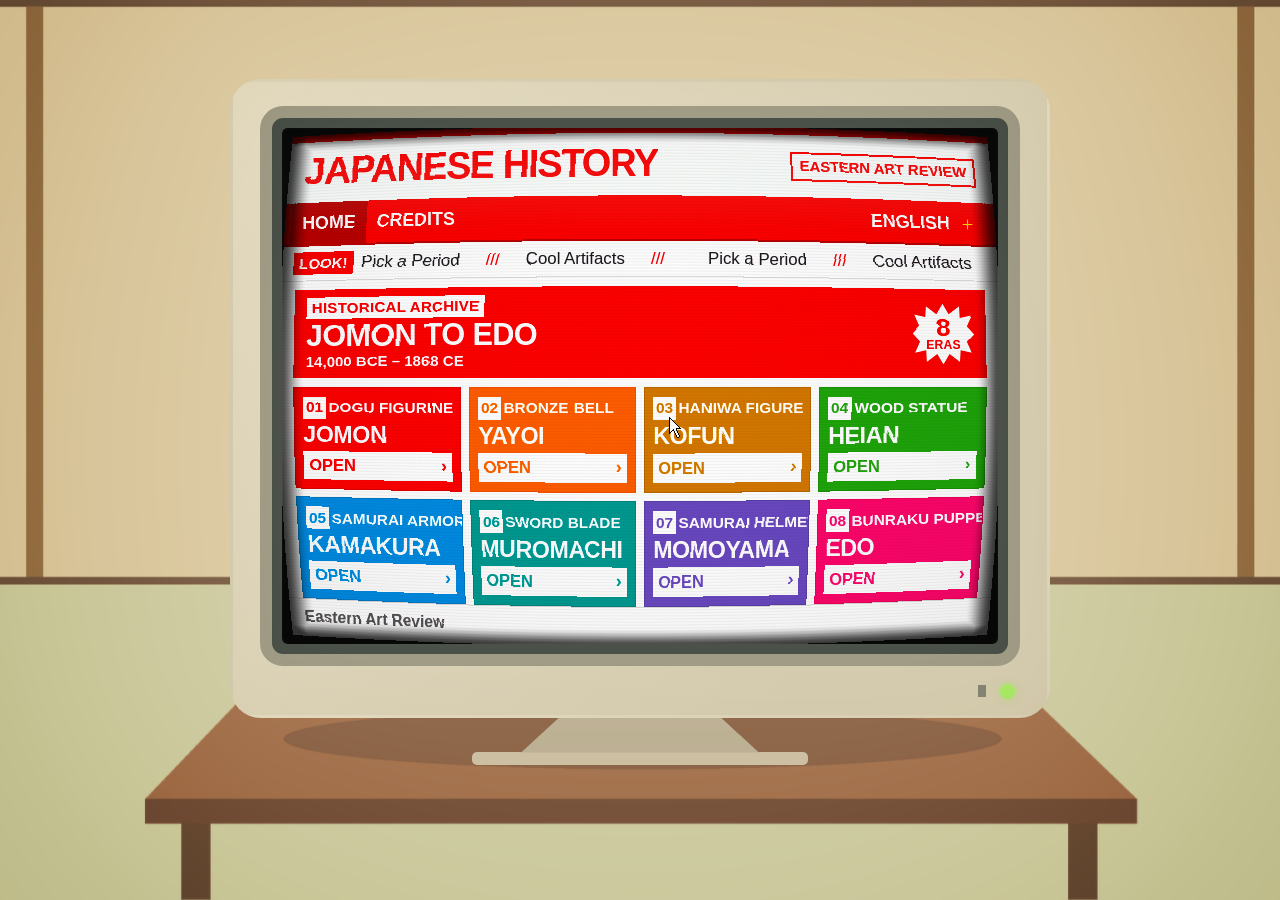
==== commit 29cee69f: "Credits fix" ====
--- a/index.html
+++ b/index.html
@@ -39,7 +39,23 @@
               <div class="shock-burst"><strong>8</strong><span>ERAS</span></div>
             </div>
             <div class="period-grid" id="period-grid" tabindex="-1" aria-label="Historical periods"></div>
-            <section class="info-window" id="info-window" hidden aria-labelledby="info-title"><header class="info-titlebar"><h2 id="info-title" tabindex="-1">CREDITS</h2><button type="button" id="info-close" aria-label="Close credits">×</button></header><div class="info-names"><p>orlean</p><p>hiro</p><p>varo</p><p>chelson</p><p>jendra</p></div></section>
+            <section class="info-window" id="info-window" hidden aria-labelledby="info-title">
+              <header class="info-titlebar"><h2 id="info-title" tabindex="-1">CREDITS</h2><button type="button" id="info-close" aria-label="Close credits">×</button></header>
+              <div class="credits-body">
+                <div class="info-names">
+                  <p><span>Orlean Alvaro Gumilar</span><small>3002859241</small></p>
+                  <p><span>Hirobhumi Ishak</span><small>3002783515</small></p>
+                  <p><span>Chelson Law</span><small>3002804242</small></p>
+                  <p><span>Jendra Fazlirasyad Daniswara</span><small>3002762643</small></p>
+                  <p><span>Cannavaro Lie</span><small>3002817182</small></p>
+                </div>
+                <div class="puppet-stage" aria-hidden="true">
+                  <div class="puppet-track puppet-one"><div class="puppet-facing"><img src="assets/puppets/samurai-1-transparent.png?v=python" alt="" width="595" height="842" decoding="async" draggable="false"></div></div>
+                  <div class="puppet-track puppet-two"><div class="puppet-facing"><img src="assets/puppets/samurai-2-transparent.png?v=python" alt="" width="595" height="842" decoding="async" draggable="false"></div></div>
+                  <div class="puppet-track puppet-three"><div class="puppet-facing"><img src="assets/puppets/samurai-3-transparent.png?v=python" alt="" width="595" height="842" decoding="async" draggable="false"></div></div>
+                </div>
+              </div>
+            </section>
             <footer><span>Eastern Art Review</span></footer>
           </div>
           <div class="connection" id="connection" hidden aria-live="polite"><div class="connection-window"><div class="connection-title"><span>OPENING DOCUMENT</span><span aria-hidden="true">_ □</span></div><div class="connection-body"><span class="hourglass" aria-hidden="true">⌛</span><div><b id="connection-name">Opening period...</b><span>Eastern Art Review</span></div></div><div class="connection-track"><div id="connection-progress"></div></div><div class="connection-status">Please wait<span id="connection-percent">0%</span></div></div></div>
--- a/style.css
+++ b/style.css
@@ -54,8 +54,36 @@
 .info-titlebar h2{margin:0;font:700 1.6cqw 'Courier New',monospace}
 .info-titlebar button{font-size:2.2cqw;line-height:1;background:#c8c8c2;color:#141a20;border:1px solid #333;padding:0 .55cqw;font-family:'Courier New',monospace;font-weight:700}
 .info-titlebar button:hover{background:#e2e2dc}
-.info-names{flex:1;display:flex;flex-direction:column;justify-content:center;margin-top:3px;border:1px solid #606060;background:#f1f0e7;padding:2cqw 4cqw;font:700 2.4cqw/1.5 'Courier New',monospace;color:#222}
-.info-names p{margin:.4cqw 0}
+.credits-body{position:relative;isolation:isolate;display:grid;grid-template-columns:53% 1fr;flex:1;min-height:38cqw;margin-top:3px;overflow:hidden}
+.info-names{position:relative;z-index:1;display:flex;flex-direction:column;justify-content:center;gap:1.4cqw;padding:2cqw;font:700 2.5cqw/1.2 'MS PGothic','ＭＳ Ｐゴシック',sans-serif;color:#141a20;min-width:0}
+.info-names p{margin:0}
+.info-names small{display:block;margin-top:.35cqw;font:400 2.1cqw/1.2 'Courier New',monospace;letter-spacing:.04em}
+/* Slide the rod along the bottom; turn only while stopped at either end. */
+.puppet-stage{position:relative;min-width:0;pointer-events:none}
+.puppet-track{position:absolute;left:1cqw;bottom:-2.7cqw;width:18cqw;--trip:18s;--phase:0s;animation:puppet-patrol var(--trip) ease-in-out var(--phase) infinite;animation-play-state:paused}
+.puppet-facing{width:100%;transform:scaleX(-1);animation:puppet-turn var(--trip) ease-in-out var(--phase) infinite;animation-play-state:paused}
+.puppet-track img{display:block;width:100%;height:auto;user-select:none;transform-origin:50% 98%;animation:puppet-hand-idle 3.2s ease-in-out infinite;animation-play-state:paused}
+.puppet-one{--trip:19s;--phase:-2s;z-index:2}
+.puppet-two{--trip:23s;--phase:-10s;z-index:1}
+.puppet-two img{animation-duration:3.8s;animation-delay:-1.3s}
+.puppet-three{--trip:21s;--phase:-16s;z-index:3}
+.puppet-three img{animation-duration:2.9s;animation-delay:-.7s}
+.info-window:not([hidden]) .puppet-track,.info-window:not([hidden]) .puppet-facing,.info-window:not([hidden]) .puppet-track img{animation-play-state:running}
+body.puppets-paused .puppet-stage *, .screen-asleep .puppet-stage *{animation-play-state:paused!important}
+@keyframes puppet-patrol{
+  0%,4%,88%,100%{transform:translateX(-11cqw)}
+  40%,50%{transform:translateX(23cqw)}
+}
+@keyframes puppet-turn{
+  0%,44%,96%,100%{transform:scaleX(-1)}
+  46%,94%{transform:scaleX(1)}
+}
+@keyframes puppet-hand-idle{
+  0%,100%{transform:rotate(-2deg)}
+  30%{transform:rotate(2.5deg)}
+  58%{transform:rotate(-.8deg)}
+  78%{transform:rotate(1.2deg)}
+}
 .zoom-stage{background:#ede3ce}.zoom-active .skip{display:none}
 @font-face{font-family:'Shippori Mincho';src:url('assets/Fonts/ShipporiMincho-Regular.ttf') format('truetype');font-weight:400;font-display:swap}
 @font-face{font-family:'Shippori Mincho';src:url('assets/Fonts/ShipporiMincho-Medium.ttf') format('truetype');font-weight:500;font-display:swap}
@@ -85,7 +113,7 @@
 .period-sources{margin-top:36px;padding-top:18px;border-top:1px solid rgba(35,26,18,.18);font-size:15px;line-height:1.7;color:#4a3c2f;word-break:break-all}
 .period-sources p{margin:0 0 6px}
 .period-sources a{color:var(--era);text-decoration:underline;text-underline-offset:3px}
-@media(max-width:700px){.info-titlebar h2{font-size:2.8cqw}.info-titlebar button{font-size:4.2cqw}.info-names{font-size:4cqw}}
+@media(max-width:700px){.info-titlebar h2{font-size:2.8cqw}.info-titlebar button{font-size:4.2cqw}.info-names{font-size:2.8cqw;gap:1.8cqw}.info-names small{font-size:2.4cqw}}
 
 /* crt shader */
 .crt-shader{display:none;position:absolute;inset:0;width:100%;height:100%;pointer-events:none;z-index:9;mix-blend-mode:multiply;border-radius:inherit}
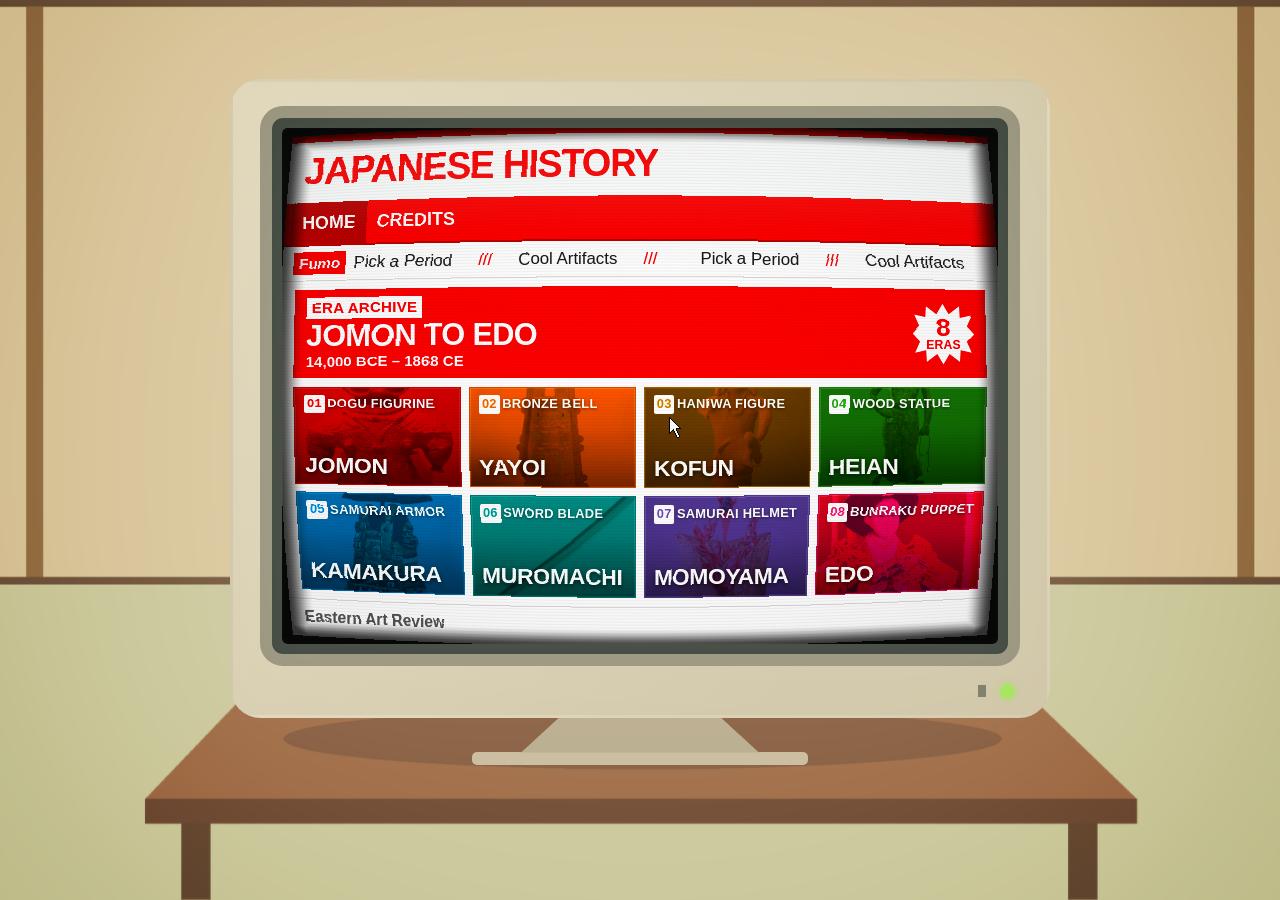
==== commit 5f68cf26: "Final Fix before hiro bg" ====
--- a/index.html
+++ b/index.html
@@ -7,12 +7,12 @@
   <meta name="description" content="Explore eight periods of Japanese history through art. An interactive Eastern Art Review project.">
   <title>Eastern art review test</title>
   <link rel="icon" href="data:image/svg+xml,%3Csvg xmlns='http://www.w3.org/2000/svg' viewBox='0 0 1 1'%3E%3C/svg%3E">
-  <link rel="stylesheet" href="style.css">
-  <script src="app.js" defer></script>
-  <script src="article-wash.js" defer></script>
-  <script src="crt.js" defer></script>
-  <script src="fx.js" defer></script>
-  <script src="warp.js" defer></script>
+  <link rel="stylesheet" href="style.css?v=20261109b">
+  <script src="app.js?v=20261109b" defer></script>
+  <script src="article-wash.js?v=20261109b" defer></script>
+  <script src="crt.js?v=20261109b" defer></script>
+  <script src="fx.js?v=20261109b" defer></script>
+  <script src="warp.js?v=20261109b" defer></script>
 </head>
 <body>
 <a class="skip" href="#period-grid">Skip to periods</a>
@@ -26,13 +26,12 @@
           <div class="portal" id="portal">
             <header class="masthead">
               <h1><a class="wordmark" href="#" aria-label="Japanese history home">JAPANESE HISTORY</a></h1>
-              <span>EASTERN ART REVIEW</span>
             </header>
-            <nav class="nav" aria-label="Main navigation"><a href="#" class="current" id="home-link">HOME</a><button type="button" id="info-button" aria-expanded="false" aria-controls="info-window">CREDITS</button><span>ENGLISH <b>＋</b></span></nav>
-            <div class="news"><b>LOOK!</b><div class="ticker" aria-label="Pick a Period. Cool Artifacts."><div class="ticker-track" aria-hidden="true"><span>Pick a Period <i>///</i> Cool Artifacts <i>///</i></span><span>Pick a Period <i>///</i> Cool Artifacts <i>///</i></span><span>Pick a Period <i>///</i> Cool Artifacts <i>///</i></span><span>Pick a Period <i>///</i> Cool Artifacts <i>///</i></span></div></div></div>
+            <nav class="nav" aria-label="Main navigation"><a href="#" class="current" id="home-link">HOME</a><button type="button" id="info-button" aria-expanded="false" aria-controls="info-window">CREDITS</button></nav>
+            <div class="news"><b>Fumo</b><div class="ticker" aria-label="Pick a Period. Cool Artifacts."><div class="ticker-track" aria-hidden="true"><span>Pick a Period <i>///</i> Cool Artifacts <i>///</i></span><span>Pick a Period <i>///</i> Cool Artifacts <i>///</i></span><span>Pick a Period <i>///</i> Cool Artifacts <i>///</i></span><span>Pick a Period <i>///</i> Cool Artifacts <i>///</i></span></div></div></div>
             <div class="hero-banner" aria-hidden="true">
               <div class="hero-copy">
-                <span class="hero-kicker">HISTORICAL ARCHIVE</span>
+                <span class="hero-kicker">ERA ARCHIVE</span>
                 <h2>JOMON TO EDO</h2>
                 <span class="hero-sub">14,000 BCE – 1868 CE</span>
               </div>
@@ -40,11 +39,14 @@
             </div>
             <div class="period-grid" id="period-grid" tabindex="-1" aria-label="Historical periods"></div>
             <section class="info-window" id="info-window" hidden aria-labelledby="info-title">
-              <header class="info-titlebar"><h2 id="info-title" tabindex="-1">CREDITS</h2><button type="button" id="info-close" aria-label="Close credits">×</button></header>
+              <header class="info-titlebar">
+                <h2 id="info-title" tabindex="-1">CREDITS</h2>
+                <button type="button" id="info-close" aria-label="Close credits">×</button>
+              </header>
               <div class="credits-body">
                 <div class="info-names">
                   <p><span>Orlean Alvaro Gumilar</span><small>3002859241</small></p>
-                  <p><span>Hirobhumi Ishak</span><small>3002783515</small></p>
+                  <p id="credit-hirobhumi" class="credit-hirobhumi"><span>Hirobhumi Ishak</span><small>3002783515</small></p>
                   <p><span>Chelson Law</span><small>3002804242</small></p>
                   <p><span>Jendra Fazlirasyad Daniswara</span><small>3002762643</small></p>
                   <p><span>Cannavaro Lie</span><small>3002817182</small></p>
@@ -83,5 +85,6 @@
 <audio id="article-audio" loop preload="none"></audio>
 <audio id="sfx-mouse" src="assets/Audio/click-mouse.mp3" preload="auto"></audio>
 <audio id="sfx-loading" src="assets/Audio/LoadingLandingpage.mp3" preload="auto"></audio>
+<audio id="sfx-obesity" src="assets/Audio/obesity.mp3" preload="auto"></audio>
 </body>
 </html>
--- a/style.css
+++ b/style.css
@@ -10,7 +10,7 @@
 .socket{background:#323c35;border:12px solid #8e8c75;border-radius:23px;padding:10px}
 .screen{background:var(--paper);container-type:inline-size;position:relative;overflow:hidden;min-width:0;isolation:isolate;border-radius:5px}
 .portal{font-size:2.2cqw;line-height:1.3;border-top:1.1cqw solid var(--red);background:var(--paper);min-height:72cqw;display:flex;flex-direction:column}
-.masthead{display:flex;justify-content:space-between;align-items:center;padding:1.7cqw 2.2cqw;gap:2cqw;background:var(--paper)}.masthead h1{margin:0;font-size:inherit}.masthead span{font-size:2.1cqw;font-weight:900;color:var(--red);border:2px solid var(--red);padding:.4cqw 1cqw;background:var(--paper)}
+.masthead{display:flex;justify-content:space-between;align-items:center;padding:1.7cqw 2.2cqw;gap:2cqw;background:var(--paper)}.masthead h1{margin:0;font-size:inherit}.masthead span{font-size:2.1cqw;font-weight:900;color:var(--red);letter-spacing:.02cqw}
 .wordmark{font-size:5.3cqw;letter-spacing:-.16cqw;font-weight:900;text-decoration:none;color:var(--red);line-height:1}
 .nav{background:var(--red);display:flex;align-items:stretch;padding:0 .9cqw;font-size:2.5cqw;font-weight:800;min-height:6.3cqw;border-bottom:.35cqw solid var(--red-dark)}.nav a,.nav button{display:flex;align-items:center;padding:1.15cqw 1.5cqw;text-decoration:none;color:#fff;background:none}.nav a:hover,.nav button:hover{background:#a60000}.nav .current{background:var(--red-dark)}.nav>span{margin-left:auto;align-self:center;color:#fff;padding-right:1.6cqw}.nav b{font-size:2.7cqw;margin-left:.5cqw;color:#ffd000}
 .news{display:flex;align-items:center;gap:1.1cqw;background:var(--panel);border-bottom:1px solid var(--line);padding:.85cqw 1.5cqw;font-size:2.35cqw;color:var(--ink)}.news>b{background:var(--red);color:#fff;padding:.2cqw .8cqw;font-size:2.1cqw;font-weight:900}.ticker{overflow:hidden;flex:1;white-space:nowrap}.ticker-track{display:flex;width:max-content;animation:ticker 18s linear infinite}.ticker-track span{display:block;flex:none;padding-right:3cqw}.ticker i{font-style:normal;color:var(--red);margin:0 3cqw}.news:hover .ticker-track{animation-play-state:paused}@keyframes ticker{to{transform:translateX(-50%)}}
@@ -24,13 +24,18 @@
 .shock-burst span{font-size:1.7cqw;font-weight:900;letter-spacing:.03cqw;line-height:1}
 @keyframes shock-flash{0%,49%{background:#fff;color:var(--red)}50%,100%{background:#1a2352;color:#fff}}
 .portal:has(#info-window:not([hidden])) .hero-banner{display:none!important}
-.period-grid{display:grid;grid-template-columns:repeat(4,1fr);gap:1.2cqw;margin:1.3cqw 2cqw 0;flex:1}
-.era{display:flex;flex-direction:column;position:relative;min-width:0;text-decoration:none;background:var(--tile);color:#fff;padding:1.25cqw 1.1cqw;transition:filter .15s;overflow:hidden;border:1px solid rgba(0,0,0,.12);min-height:12.5cqw}.era:hover,.era:focus-visible{filter:brightness(1.08);border-color:#fff}.era:active{filter:brightness(.9)}
-.era-meta{display:flex;align-items:center;gap:.35cqw;font-size:2.15cqw;font-weight:800;letter-spacing:0;white-space:nowrap}
-.era-number{padding:.18cqw .4cqw;background:#fff;color:var(--tile);font-size:2.15cqw;font-weight:900}
-.era-title{font-size:3.25cqw;font-weight:900;margin:auto 0 .6cqw;line-height:1.05;letter-spacing:-.06cqw}
-.era-cta{background:#fff;color:var(--tile);font-size:2.3cqw;font-weight:900;padding:.55cqw .7cqw;display:flex;justify-content:space-between;align-items:center}
-.era-cta b{font-size:2.5cqw;line-height:1;color:var(--tile)}
+.period-grid{display:grid;grid-template-columns:repeat(4,1fr);gap:1.1cqw;margin:1.2cqw 2cqw 1.2cqw;flex:1}
+.era{display:flex;flex-direction:column;justify-content:space-between;position:relative;min-width:0;text-decoration:none;background:var(--tile);color:#fff;padding:1.1cqw 1.25cqw 1.1cqw;border:1px solid rgba(0,0,0,.22);box-shadow:inset 0 0 0 1px rgba(255,255,255,.22);min-height:11.5cqw;overflow:hidden;transition:filter .15s,border-color .15s}
+.era:hover,.era:focus-visible{filter:brightness(1.08);border-color:#fff}
+.era:active{filter:brightness(.92)}
+.era::before{content:'';position:absolute;inset:0;background:linear-gradient(180deg,rgba(0,0,0,.08) 0%,rgba(0,0,0,.18) 40%,rgba(0,0,0,.55) 100%);pointer-events:none;z-index:1}
+.era-art{position:absolute;inset:0;width:100%;height:100%;object-fit:cover;object-position:center;mix-blend-mode:multiply;opacity:.55;filter:contrast(1.3) brightness(1.1);pointer-events:none;transition:transform .25s ease-out,opacity .2s;transform:scale(1.02)}
+.era[data-period="muromachi"] .era-art{object-fit:contain;object-position:center;transform:rotate(-35deg) scale(2.2)}
+.era:hover .era-art{opacity:.72;transform:scale(1.08)}
+.era[data-period="muromachi"]:hover .era-art{opacity:.72;transform:rotate(-35deg) scale(2.35)}
+.era-meta{position:relative;z-index:2;display:flex;align-items:center;gap:.35cqw;font-size:1.8cqw;font-weight:800;letter-spacing:.02em;white-space:nowrap;text-shadow:0 1px 3px rgba(0,0,0,.45)}
+.era-number{padding:.15cqw .4cqw;background:#fff;color:var(--tile);font-size:1.8cqw;font-weight:900;border-radius:2px;text-shadow:none}
+.era-title{position:relative;z-index:2;font-size:3.2cqw;font-weight:900;margin:auto 0 0;line-height:1.05;letter-spacing:-.04cqw;text-shadow:0 2px 4px rgba(0,0,0,.55)}
 .portal footer{padding:1.2cqw 2cqw;display:flex;justify-content:space-between;align-items:center;font-size:2.2cqw;font-weight:700;color:#555;background:var(--panel);border-top:1px solid var(--line)}.portal footer i{font-style:normal;margin:0 .7cqw}.portal footer button{background:none;color:var(--red);font-size:2.2cqw;font-weight:800;padding:.3cqw}
 .case-controls{position:absolute;right:32px;bottom:16px;display:flex;align-items:center;gap:14px}.switch{width:8px;height:12px;background:#737564;transition:transform .15s,background .15s}.power-light{width:15px;height:15px;padding:0;border-radius:50%;background:#9be356;box-shadow:0 0 7px rgba(155,227,86,.75);transition:background .2s,box-shadow .2s,transform .1s}.power-light:active{transform:scale(.88)}.monitor.power-off .power-light{background:#4a4f42;box-shadow:inset 0 1px 2px rgba(0,0,0,.45)}.monitor.power-off .switch{transform:translateY(2px);background:#5a5c4e}.monitor.power-off .portal{pointer-events:none;user-select:none}.monitor.screen-asleep .portal{opacity:0;visibility:hidden}.neck{height:35px;width:29%;margin:0 auto;background:#b4a88a;clip-path:polygon(16% 0,84% 0,100% 100%,0 100%)}.foot{height:13px;width:41%;margin:-1px auto 0;border-radius:5px;background:#c6b99a}
 /* css crt fallback */
@@ -39,28 +44,26 @@
 .crt-grain{opacity:.045;background-image:url("data:image/svg+xml,%3Csvg viewBox='0 0 180 180' xmlns='http://www.w3.org/2000/svg'%3E%3Cfilter id='n'%3E%3CfeTurbulence type='fractalNoise' baseFrequency='.82' numOctaves='3' stitchTiles='stitch'/%3E%3C/filter%3E%3Cpath fill='%23000' filter='url(%23n)' d='M0 0h180v180H0z'/%3E%3C/svg%3E");background-size:180px;mix-blend-mode:multiply}
 .crt-scan{background:linear-gradient(to bottom,transparent,rgba(210,255,231,.07),transparent);height:20%;animation:scan 9s linear infinite}.crt-enabled .portal{text-shadow:.15px 0 rgba(255,0,70,.08),-.15px 0 rgba(0,130,255,.08)}@keyframes scan{from{transform:translateY(-100%)}to{transform:translateY(600%)}}
 .connection{position:absolute;inset:0;display:flex;align-items:center;justify-content:center;z-index:7;background:#20263130;cursor:wait}.connection-window{width:78%;background:#c8c8c2;border:2px solid #333;color:#080808;padding:4px;font-family:inherit}.connection-title{background:#182765;color:white;display:flex;justify-content:space-between;padding:1.15cqw 1.5cqw;font-size:2.35cqw;font-weight:700}.connection-body{display:flex;align-items:center;gap:2.4cqw;padding:3cqw 2.7cqw}.connection-body b{display:block;font-size:2.7cqw;line-height:1.15;font-weight:700}.connection-body div>span{display:block;font-size:1.9cqw;margin-top:1cqw;font-weight:700}.hourglass{font-size:6.5cqw;filter:grayscale(1)}.connection-track{height:3.3cqw;border:1px solid #505050;margin:0 2.7cqw;background:#f5f5f5;padding:2px}.connection-track>div{height:100%;width:0;background:repeating-linear-gradient(90deg,#182765 0 1.35cqw,transparent 1.35cqw 1.75cqw)}.connection-status{padding:1.5cqw 2.7cqw;display:flex;justify-content:space-between;font-size:2cqw;font-weight:700}.zoom-active .portal{cursor:wait}.zoom-stage{position:fixed;inset:0;z-index:10;background:#f4efdf}.zoom-stage .screen{width:100%;height:100%;overflow:auto;border-radius:0;container-type:inline-size}.zoom-stage .crt-glass,.zoom-stage .crt-grain,.zoom-stage .crt-scan{display:none}
+/* Small screens: only the plastic case slims down; the portal inside keeps the exact desktop layout (everything is in cqw, so it scales 1:1). */
 @media(max-width:700px){
- .room-layer,.desk-layer{inset:-10px -25%}.computer{width:calc(100vw - 42px)}.monitor{padding:12px 10px 37px;border-radius:23px}.socket{padding:5px;border-width:6px;border-radius:12px}.case-controls{right:20px;bottom:10px;gap:10px}.power-light{width:12px;height:12px}.neck{height:25px}.foot{height:10px}
- .portal{min-height:90cqw}.masthead{padding:3cqw 2.5cqw}.masthead span{font-size:2.3cqw}.wordmark{font-size:5.8cqw}.nav{font-size:2.5cqw;min-height:8cqw}.nav a,.nav button{padding:2cqw 1.4cqw}.nav>span{font-size:2.1cqw}.news{font-size:2.6cqw;padding:1.5cqw}.news>b{font-size:2.3cqw}
- .hero-banner{padding:2cqw 2.2cqw;margin:1.8cqw 2cqw 0}.hero-kicker{font-size:2cqw;padding:.2cqw .8cqw}.hero-banner h2{font-size:4.8cqw}.hero-sub{font-size:2.1cqw}.shock-burst{width:12.5cqw;height:12.5cqw}.shock-burst strong{font-size:4.5cqw}.shock-burst span{font-size:1.9cqw}
- .period-grid{grid-template-columns:repeat(2,1fr);gap:2cqw;margin:1.8cqw 2cqw 0}.era{padding:2.2cqw;min-height:20cqw}.era-meta{font-size:2.2cqw;gap:1cqw}.era-number{font-size:2.25cqw;padding:.3cqw 1cqw}.era-title{font-size:4.3cqw;margin:1.8cqw 0 1cqw}.era-cta{font-size:2.4cqw;padding:1.3cqw 1cqw;min-height:7cqw}.era-cta b{font-size:2.9cqw}.portal footer{font-size:2.2cqw;padding:2.2cqw 2cqw}.portal footer button{font-size:2.2cqw}.connection-window{width:91%}.connection-title{font-size:3cqw;padding:1.6cqw 2cqw}.connection-body{gap:3cqw;padding:4cqw 3cqw}.connection-body b{font-size:3.4cqw}.connection-body div>span{font-size:2.4cqw}.hourglass{font-size:8cqw}.connection-track{height:4.8cqw;margin:0 3cqw}.connection-status{font-size:2.6cqw;padding:2cqw 3cqw}
+ .room-layer,.desk-layer{inset:-10px -25%}.computer{width:calc(100vw - 20px)}.monitor{padding:12px 10px 37px;border-radius:23px}.socket{padding:5px;border-width:6px;border-radius:12px}.case-controls{right:20px;bottom:10px;gap:10px}.power-light{width:12px;height:12px}.neck{height:25px}.foot{height:10px}
 }
-@media(max-width:700px) and (max-height:700px){.portal{min-height:90cqw}.period-grid{grid-template-columns:repeat(4,1fr);gap:1.3cqw;margin:1.5cqw 1.5cqw 0}.era{padding:1.4cqw 1cqw;min-height:18cqw}.era-meta{font-size:1.8cqw;gap:.5cqw}.era-number{font-size:1.85cqw;padding:.2cqw .5cqw}.era-title{font-size:3cqw;margin:2cqw 0 1cqw}.era-cta{font-size:1.9cqw;min-height:5cqw;padding:.8cqw .5cqw}.era-cta b{font-size:2.3cqw}}
 @media(prefers-reduced-motion:reduce){*,*:before,*:after{animation:none!important;transition:none!important;scroll-behavior:auto!important}.room-layer,.desk-layer{transform:none}.computer{transform:translateX(-50%) scale(var(--fit,1))}.crt-scan{display:none!important}.ticker-track{transform:none}}
 
-/* credits window */
-.info-window{margin:2.5cqw 2cqw 0;border:2px solid #333;background:#c8c8c2;padding:3px;flex:1;display:flex;flex-direction:column}
-.info-titlebar{display:flex;align-items:center;justify-content:space-between;padding:.75cqw 1.2cqw;background:#182765;color:white}
-.info-titlebar h2{margin:0;font:700 1.6cqw 'Courier New',monospace}
-.info-titlebar button{font-size:2.2cqw;line-height:1;background:#c8c8c2;color:#141a20;border:1px solid #333;padding:0 .55cqw;font-family:'Courier New',monospace;font-weight:700}
-.info-titlebar button:hover{background:#e2e2dc}
-.credits-body{position:relative;isolation:isolate;display:grid;grid-template-columns:53% 1fr;flex:1;min-height:38cqw;margin-top:3px;overflow:hidden}
-.info-names{position:relative;z-index:1;display:flex;flex-direction:column;justify-content:center;gap:1.4cqw;padding:2cqw;font:700 2.5cqw/1.2 'MS PGothic','ＭＳ Ｐゴシック',sans-serif;color:#141a20;min-width:0}
-.info-names p{margin:0}
-.info-names small{display:block;margin-top:.35cqw;font:400 2.1cqw/1.2 'Courier New',monospace;letter-spacing:.04em}
-/* Slide the rod along the bottom; turn only while stopped at either end. */
-.puppet-stage{position:relative;min-width:0;pointer-events:none}
-.puppet-track{position:absolute;left:1cqw;bottom:-2.7cqw;width:18cqw;--trip:18s;--phase:0s;animation:puppet-patrol var(--trip) ease-in-out var(--phase) infinite;animation-play-state:paused}
+/* credits window (flat design) */
+.info-window{margin:1.3cqw 2cqw 1.5cqw;border:1px solid #1a2352;background:#fff;flex:1;display:flex;flex-direction:column;min-height:0}
+.info-titlebar{display:flex;align-items:center;justify-content:space-between;padding:.75cqw 1.4cqw;background:#182765;color:#fff}
+.info-titlebar h2{margin:0;font-size:2.2cqw;font-weight:900;letter-spacing:.04cqw;color:#fff;outline:none}
+.info-titlebar button{background:none;border:0;color:#fff;font-size:2.8cqw;font-weight:700;line-height:1;padding:0 .4cqw;cursor:pointer;transition:opacity .15s}
+.info-titlebar button:hover{opacity:.7}
+.credits-body{position:relative;display:grid;grid-template-columns:61% 39%;flex:1;background:#fff;overflow:hidden;min-height:0}
+.info-names{position:relative;z-index:1;display:flex;flex-direction:column;justify-content:center;gap:1.6cqw;padding:2cqw 2.4cqw;min-width:0}
+.info-names p{margin:0;display:flex;align-items:baseline;justify-content:space-between;gap:1.2cqw;padding:.2cqw 0}
+.info-names p span{font-size:2.2cqw;font-weight:800;color:var(--ink);white-space:nowrap;overflow:hidden;text-overflow:ellipsis}
+.info-names small{font-family:'Courier New',monospace;font-size:2cqw;font-weight:700;color:#555;letter-spacing:.04em;white-space:nowrap;flex-shrink:0}
+.credit-hirobhumi{outline:none;user-select:none;-webkit-user-select:none}
+.puppet-stage{position:relative;min-width:0;pointer-events:none;background:#fafaf8;border-left:1px solid var(--line);overflow:hidden}
+.puppet-track{position:absolute;left:0;bottom:0;width:13.5cqw;--trip:18s;--phase:0s;animation:puppet-patrol var(--trip) ease-in-out var(--phase) infinite;animation-play-state:paused}
 .puppet-facing{width:100%;transform:scaleX(-1);animation:puppet-turn var(--trip) ease-in-out var(--phase) infinite;animation-play-state:paused}
 .puppet-track img{display:block;width:100%;height:auto;user-select:none;transform-origin:50% 98%;animation:puppet-hand-idle 3.2s ease-in-out infinite;animation-play-state:paused}
 .puppet-one{--trip:19s;--phase:-2s;z-index:2}
@@ -71,8 +74,8 @@
 .info-window:not([hidden]) .puppet-track,.info-window:not([hidden]) .puppet-facing,.info-window:not([hidden]) .puppet-track img{animation-play-state:running}
 body.puppets-paused .puppet-stage *, .screen-asleep .puppet-stage *{animation-play-state:paused!important}
 @keyframes puppet-patrol{
-  0%,4%,88%,100%{transform:translateX(-11cqw)}
-  40%,50%{transform:translateX(23cqw)}
+  0%,5%,92%,100%{transform:translateX(.8cqw)}
+  45%,52%{transform:translateX(21.5cqw)}
 }
 @keyframes puppet-turn{
   0%,44%,96%,100%{transform:scaleX(-1)}
@@ -85,11 +88,11 @@
   78%{transform:rotate(1.2deg)}
 }
 .zoom-stage{background:#ede3ce}.zoom-active .skip{display:none}
-@font-face{font-family:'Shippori Mincho';src:url('assets/Fonts/ShipporiMincho-Regular.ttf') format('truetype');font-weight:400;font-display:swap}
-@font-face{font-family:'Shippori Mincho';src:url('assets/Fonts/ShipporiMincho-Medium.ttf') format('truetype');font-weight:500;font-display:swap}
-@font-face{font-family:'Shippori Mincho';src:url('assets/Fonts/ShipporiMincho-SemiBold.ttf') format('truetype');font-weight:600;font-display:swap}
-@font-face{font-family:'Shippori Mincho';src:url('assets/Fonts/ShipporiMincho-Bold.ttf') format('truetype');font-weight:700;font-display:swap}
-@font-face{font-family:'Shippori Mincho';src:url('assets/Fonts/ShipporiMincho-ExtraBold.ttf') format('truetype');font-weight:800;font-display:swap}
+@font-face{font-family:'Shippori Mincho';src:url('assets/Fonts/ShipporiMincho-Regular.woff2') format('woff2');font-weight:400;font-display:swap}
+@font-face{font-family:'Shippori Mincho';src:url('assets/Fonts/ShipporiMincho-Medium.woff2') format('woff2');font-weight:500;font-display:swap}
+@font-face{font-family:'Shippori Mincho';src:url('assets/Fonts/ShipporiMincho-SemiBold.woff2') format('woff2');font-weight:600;font-display:swap}
+@font-face{font-family:'Shippori Mincho';src:url('assets/Fonts/ShipporiMincho-Bold.woff2') format('woff2');font-weight:700;font-display:swap}
+@font-face{font-family:'Shippori Mincho';src:url('assets/Fonts/ShipporiMincho-ExtraBold.woff2') format('woff2');font-weight:800;font-display:swap}
 .selection{--era:#8f241c;min-height:100%;position:relative;isolation:isolate;background-color:#ede3ce;background-image:var(--paper-surface,none);background-size:100% auto;background-repeat:repeat-y;padding:clamp(28px,5vw,64px) clamp(24px,7vw,96px);color:#1d1813;font-family:'Shippori Mincho',Georgia,serif;outline:0}
 .scroll-bg{display:none}
 .period-page{position:relative;max-width:760px;margin:0 auto}
@@ -113,7 +116,12 @@
 .period-sources{margin-top:36px;padding-top:18px;border-top:1px solid rgba(35,26,18,.18);font-size:15px;line-height:1.7;color:#4a3c2f;word-break:break-all}
 .period-sources p{margin:0 0 6px}
 .period-sources a{color:var(--era);text-decoration:underline;text-underline-offset:3px}
-@media(max-width:700px){.info-titlebar h2{font-size:2.8cqw}.info-titlebar button{font-size:4.2cqw}.info-names{font-size:2.8cqw;gap:1.8cqw}.info-names small{font-size:2.4cqw}}
+/* Ink soaking into the paper when an article opens. --ink drives a feathered mask front. */
+@property --ink{syntax:'<percentage>';inherits:false;initial-value:200%}
+.selection.inking :is(.return,.period-kicker,.period-title,.period-sub,.period-body>p,.period-figure figcaption,.period-sources){mask-image:var(--ink-wear,linear-gradient(#000,#000)),linear-gradient(168deg,#000 calc(var(--ink) - 32%),transparent var(--ink));mask-size:128px 128px,100% 100%;mask-repeat:repeat,no-repeat;mask-composite:intersect;animation:ink-soak 1.6s cubic-bezier(.33,.1,.2,1) calc(var(--d,0) * 1ms) both;will-change:opacity,filter}
+.selection.inking .period-figure img{mask-image:radial-gradient(closest-side,#000 calc(var(--ink) - 45%),transparent var(--ink)),linear-gradient(to right,transparent,#000 7%,#000 93%,transparent),linear-gradient(to bottom,transparent,#000 5%,#000 95%,transparent);mask-size:100% 100%;mask-repeat:no-repeat;mask-composite:intersect;animation:ink-bloom 2.1s cubic-bezier(.25,.1,.2,1) calc(var(--d,0) * 1ms) both}
+@keyframes ink-soak{from{--ink:0%;opacity:0;filter:blur(3px)}45%{opacity:1}to{--ink:140%;opacity:1;filter:blur(0)}}
+@keyframes ink-bloom{from{--ink:0%;opacity:0;transform:scale(.985)}40%{opacity:.88}to{--ink:190%;opacity:.88;transform:none}}
 
 /* crt shader */
 .crt-shader{display:none;position:absolute;inset:0;width:100%;height:100%;pointer-events:none;z-index:9;mix-blend-mode:multiply;border-radius:inherit}
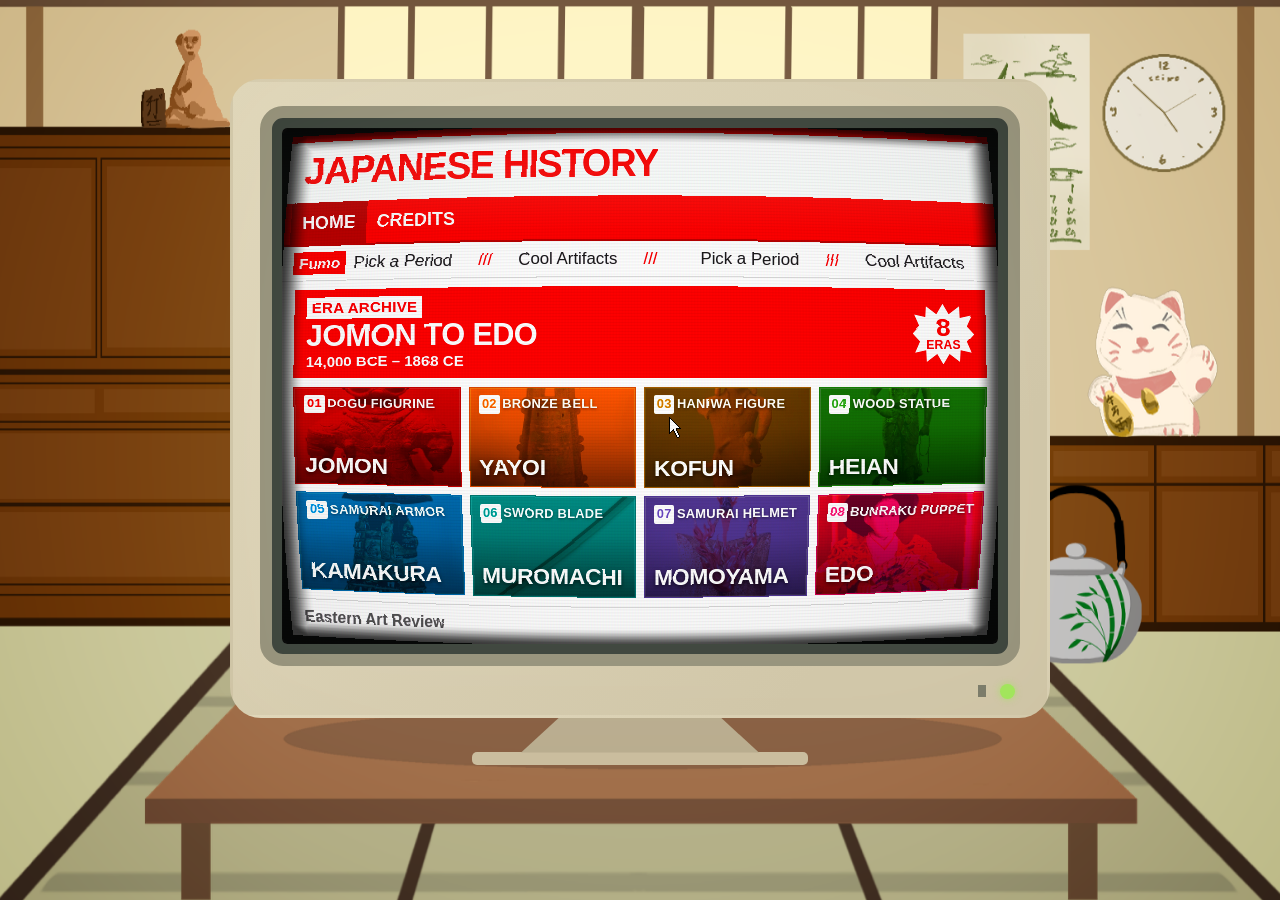
==== commit 253e46bc: "FINAL VERSION LETSGOOOOO" ====
--- a/index.html
+++ b/index.html
@@ -7,17 +7,39 @@
   <meta name="description" content="Explore eight periods of Japanese history through art. An interactive Eastern Art Review project.">
   <title>Eastern art review test</title>
   <link rel="icon" href="data:image/svg+xml,%3Csvg xmlns='http://www.w3.org/2000/svg' viewBox='0 0 1 1'%3E%3C/svg%3E">
-  <link rel="stylesheet" href="style.css?v=20261109b">
+  <link rel="preload" as="image" href="assets/kucingcina0.png">
+  <link rel="preload" as="image" href="assets/kucingcina1.png">
+  <link rel="preload" as="image" href="assets/ClockBase.png">
+  <link rel="preload" as="image" href="assets/ClockHour.png">
+  <link rel="preload" as="image" href="assets/ClockMin.png">
+  <link rel="preload" as="image" href="assets/ClockSec.png">
+  <link rel="stylesheet" href="style.css?v=20261109d">
   <script src="app.js?v=20261109b" defer></script>
   <script src="article-wash.js?v=20261109b" defer></script>
   <script src="crt.js?v=20261109b" defer></script>
   <script src="fx.js?v=20261109b" defer></script>
   <script src="warp.js?v=20261109b" defer></script>
+  <script src="clock.js?v=20261109d" defer></script>
 </head>
 <body>
 <a class="skip" href="#period-grid">Skip to periods</a>
 <main class="room" id="room" aria-label="A vintage computer on a wooden table in a Japanese room">
-  <div class="room-layer" aria-hidden="true"></div>
+  <div class="room-layer layer-room" aria-hidden="true"></div>
+  <div class="room-layer layer-calendar" aria-hidden="true"></div>
+  <div class="room-layer layer-clock" aria-hidden="true">
+    <div class="wall-clock" id="wall-clock" role="img" aria-label="Analog wall clock">
+      <div class="clock-face"></div>
+      <div class="clock-hand clock-hour" id="clock-hour"></div>
+      <div class="clock-hand clock-min" id="clock-min"></div>
+      <div class="clock-hand clock-sec" id="clock-sec"></div>
+    </div>
+  </div>
+  <div class="room-layer layer-cableft" aria-hidden="true"></div>
+  <div class="room-layer layer-artifact" aria-hidden="true"></div>
+  <div class="room-layer layer-cabright" aria-hidden="true"></div>
+  <div class="room-layer layer-neko" aria-hidden="true"></div>
+  <div class="room-layer layer-vase" aria-hidden="true"></div>
+  <div class="room-layer layer-teapot" aria-hidden="true"></div>
   <div class="desk-layer" aria-hidden="true"></div>
   <div class="computer">
     <div class="monitor">
--- a/style.css
+++ b/style.css
@@ -4,7 +4,23 @@
 .skip{position:fixed;top:10px;left:10px;padding:12px;background:#fff;z-index:30;transform:translateY(-160%)}.skip:focus{transform:none}
 .room{height:100svh;position:relative;overflow:hidden;isolation:isolate;background:#d7c49a;transform-origin:0 0;will-change:transform}
 .room-layer,.desk-layer{position:absolute;inset:-20px;pointer-events:none;background-size:100% 100%;background-repeat:no-repeat;transform-origin:50% 80%;will-change:transform}
-.room-layer{background-image:url('assets/room-layer.png');transform:translate(calc(var(--px)*-8px),calc(var(--py)*-5px + var(--pz)*10px)) scale(calc(1 + var(--pz)*.045))}.desk-layer{background-image:url('assets/desk-layer.png');transform:translate(calc(var(--px)*-15px),calc(var(--py)*-8px + var(--pz)*18px)) scale(calc(1 + var(--pz)*.08))}
+.layer-room{background-image:url('assets/room-layer.png');transform:translate(calc(var(--px)*-6px),calc(var(--py)*-4px + var(--pz)*8px)) scale(calc(1 + var(--pz)*.035))}
+.layer-calendar{background-image:url('assets/Calendar.png');transform:translate(calc(var(--px)*-7px),calc(var(--py)*-4.5px + var(--pz)*9px)) scale(calc(1 + var(--pz)*.04))}
+.layer-clock{transform:translate(calc(var(--px)*-7px),calc(var(--py)*-4.5px + var(--pz)*9px)) scale(calc(1 + var(--pz)*.04))}
+.wall-clock{position:absolute;left:85%;top:7.5%;width:9.375%;aspect-ratio:1/1}
+.clock-face,.clock-hand{position:absolute;inset:0;background-size:100% 100%;background-repeat:no-repeat;background-position:center;transform-origin:49.8% 49.9%;will-change:transform}
+.clock-face{background-image:url('assets/ClockBase.png')}
+.clock-hour{background-image:url('assets/ClockHour.png')}
+.clock-min{background-image:url('assets/ClockMin.png')}
+.clock-sec{background-image:url('assets/ClockSec.png')}
+.layer-cableft{background-image:url('assets/Cableft.png');transform:translate(calc(var(--px)*-9px),calc(var(--py)*-5.5px + var(--pz)*11px)) scale(calc(1 + var(--pz)*.05))}
+.layer-artifact{background-image:url('assets/randomartifactlefttop.png');transform:translate(calc(var(--px)*-9px),calc(var(--py)*-5.5px + var(--pz)*11px)) scale(calc(1 + var(--pz)*.05))}
+.layer-cabright{background-image:url('assets/Cabright.png');transform:translate(calc(var(--px)*-10.5px),calc(var(--py)*-6px + var(--pz)*12px)) scale(calc(1 + var(--pz)*.055))}
+@keyframes cat-wave{0%,49.9%{background-image:url('assets/kucingcina0.png')}50%,100%{background-image:url('assets/kucingcina1.png')}}
+.layer-neko{background-image:url('assets/kucingcina0.png');animation:cat-wave 4s steps(1) infinite;transform:translate(calc(var(--px)*-10.5px),calc(var(--py)*-6px + var(--pz)*12px)) scale(calc(1 + var(--pz)*.055))}
+.layer-vase{background-image:url('assets/Vase.png');transform:translate(calc(var(--px)*-12.5px),calc(var(--py)*-7px + var(--pz)*14px)) scale(calc(1 + var(--pz)*.065))}
+.layer-teapot{background-image:url('assets/botolteh.png');transform:translate(calc(var(--px)*-14px),calc(var(--py)*-7.5px + var(--pz)*16px)) scale(calc(1 + var(--pz)*.072))}
+.desk-layer{background-image:url('assets/desk-layer.png');transform:translate(calc(var(--px)*-16px),calc(var(--py)*-8.5px + var(--pz)*19px)) scale(calc(1 + var(--pz)*.082))}
 .computer{position:absolute;width:min(820px,calc(100vw - 42px));bottom:15%;left:50%;transform-origin:50% 100%;transform:translate(calc(-50% + var(--px)*-21px),calc(var(--py)*-11px + var(--pz)*18px)) scale(calc(var(--fit,1)*(1 + var(--pz)*.095)));will-change:transform}
 .monitor{position:relative;background:linear-gradient(130deg,#ded5b8,#ccc2a3 80%);border:3px solid transparent;border-radius:31px;padding:24px 27px 49px}
 .socket{background:#323c35;border:12px solid #8e8c75;border-radius:23px;padding:10px}
@@ -38,19 +54,19 @@
 .era-title{position:relative;z-index:2;font-size:3.2cqw;font-weight:900;margin:auto 0 0;line-height:1.05;letter-spacing:-.04cqw;text-shadow:0 2px 4px rgba(0,0,0,.55)}
 .portal footer{padding:1.2cqw 2cqw;display:flex;justify-content:space-between;align-items:center;font-size:2.2cqw;font-weight:700;color:#555;background:var(--panel);border-top:1px solid var(--line)}.portal footer i{font-style:normal;margin:0 .7cqw}.portal footer button{background:none;color:var(--red);font-size:2.2cqw;font-weight:800;padding:.3cqw}
 .case-controls{position:absolute;right:32px;bottom:16px;display:flex;align-items:center;gap:14px}.switch{width:8px;height:12px;background:#737564;transition:transform .15s,background .15s}.power-light{width:15px;height:15px;padding:0;border-radius:50%;background:#9be356;box-shadow:0 0 7px rgba(155,227,86,.75);transition:background .2s,box-shadow .2s,transform .1s}.power-light:active{transform:scale(.88)}.monitor.power-off .power-light{background:#4a4f42;box-shadow:inset 0 1px 2px rgba(0,0,0,.45)}.monitor.power-off .switch{transform:translateY(2px);background:#5a5c4e}.monitor.power-off .portal{pointer-events:none;user-select:none}.monitor.screen-asleep .portal{opacity:0;visibility:hidden}.neck{height:35px;width:29%;margin:0 auto;background:#b4a88a;clip-path:polygon(16% 0,84% 0,100% 100%,0 100%)}.foot{height:13px;width:41%;margin:-1px auto 0;border-radius:5px;background:#c6b99a}
-/* css crt fallback */
+/* efek crt cadangan kalo webgl ga jalan */
 .crt-glass,.crt-grain,.crt-scan{display:none;position:absolute;inset:0;pointer-events:none;z-index:8;border-radius:inherit}.crt-enabled>.crt-glass,.crt-enabled>.crt-grain,.crt-enabled>.crt-scan{display:block}
 .crt-glass{background:repeating-linear-gradient(to bottom,transparent 0px,transparent 2px,rgba(20,30,20,.13) 2px,rgba(20,30,20,.13) 3px),radial-gradient(ellipse at center,transparent 47%,rgba(26,32,24,.2) 100%),linear-gradient(115deg,rgba(255,255,220,.12),transparent 45%);mix-blend-mode:multiply}
 .crt-grain{opacity:.045;background-image:url("data:image/svg+xml,%3Csvg viewBox='0 0 180 180' xmlns='http://www.w3.org/2000/svg'%3E%3Cfilter id='n'%3E%3CfeTurbulence type='fractalNoise' baseFrequency='.82' numOctaves='3' stitchTiles='stitch'/%3E%3C/filter%3E%3Cpath fill='%23000' filter='url(%23n)' d='M0 0h180v180H0z'/%3E%3C/svg%3E");background-size:180px;mix-blend-mode:multiply}
 .crt-scan{background:linear-gradient(to bottom,transparent,rgba(210,255,231,.07),transparent);height:20%;animation:scan 9s linear infinite}.crt-enabled .portal{text-shadow:.15px 0 rgba(255,0,70,.08),-.15px 0 rgba(0,130,255,.08)}@keyframes scan{from{transform:translateY(-100%)}to{transform:translateY(600%)}}
 .connection{position:absolute;inset:0;display:flex;align-items:center;justify-content:center;z-index:7;background:#20263130;cursor:wait}.connection-window{width:78%;background:#c8c8c2;border:2px solid #333;color:#080808;padding:4px;font-family:inherit}.connection-title{background:#182765;color:white;display:flex;justify-content:space-between;padding:1.15cqw 1.5cqw;font-size:2.35cqw;font-weight:700}.connection-body{display:flex;align-items:center;gap:2.4cqw;padding:3cqw 2.7cqw}.connection-body b{display:block;font-size:2.7cqw;line-height:1.15;font-weight:700}.connection-body div>span{display:block;font-size:1.9cqw;margin-top:1cqw;font-weight:700}.hourglass{font-size:6.5cqw;filter:grayscale(1)}.connection-track{height:3.3cqw;border:1px solid #505050;margin:0 2.7cqw;background:#f5f5f5;padding:2px}.connection-track>div{height:100%;width:0;background:repeating-linear-gradient(90deg,#182765 0 1.35cqw,transparent 1.35cqw 1.75cqw)}.connection-status{padding:1.5cqw 2.7cqw;display:flex;justify-content:space-between;font-size:2cqw;font-weight:700}.zoom-active .portal{cursor:wait}.zoom-stage{position:fixed;inset:0;z-index:10;background:#f4efdf}.zoom-stage .screen{width:100%;height:100%;overflow:auto;border-radius:0;container-type:inline-size}.zoom-stage .crt-glass,.zoom-stage .crt-grain,.zoom-stage .crt-scan{display:none}
-/* Small screens: only the plastic case slims down; the portal inside keeps the exact desktop layout (everything is in cqw, so it scales 1:1). */
+/* buat layar hp: ukuran casing doang yg ngecilin, dalemannya tetep 1:1 pake cqw */
 @media(max-width:700px){
  .room-layer,.desk-layer{inset:-10px -25%}.computer{width:calc(100vw - 20px)}.monitor{padding:12px 10px 37px;border-radius:23px}.socket{padding:5px;border-width:6px;border-radius:12px}.case-controls{right:20px;bottom:10px;gap:10px}.power-light{width:12px;height:12px}.neck{height:25px}.foot{height:10px}
 }
 @media(prefers-reduced-motion:reduce){*,*:before,*:after{animation:none!important;transition:none!important;scroll-behavior:auto!important}.room-layer,.desk-layer{transform:none}.computer{transform:translateX(-50%) scale(var(--fit,1))}.crt-scan{display:none!important}.ticker-track{transform:none}}
 
-/* credits window (flat design) */
+/* jendela popup credits */
 .info-window{margin:1.3cqw 2cqw 1.5cqw;border:1px solid #1a2352;background:#fff;flex:1;display:flex;flex-direction:column;min-height:0}
 .info-titlebar{display:flex;align-items:center;justify-content:space-between;padding:.75cqw 1.4cqw;background:#182765;color:#fff}
 .info-titlebar h2{margin:0;font-size:2.2cqw;font-weight:900;letter-spacing:.04cqw;color:#fff;outline:none}
@@ -97,7 +113,7 @@
 .scroll-bg{display:none}
 .period-page{position:relative;max-width:760px;margin:0 auto}
 .selection::after{content:"";position:absolute;inset:0;z-index:2;pointer-events:none;background-image:var(--paper-grain,none);background-size:128px 128px}
-/* Document-anchored pigment layer washes over the paper, type, and photographs. */
+/* layer efek tinta buat kertas & gambar */
 .article-wash{position:absolute;inset:0;width:100%;height:100%;z-index:3;pointer-events:none;contain:strict}
 .return{margin:0;padding:0;border:0;background:none;color:#3a2f25;font:600 16px/1.2 'Shippori Mincho',serif;letter-spacing:.04em;cursor:pointer;opacity:.8}
 .return:hover{opacity:1;color:var(--era)}
@@ -106,7 +122,7 @@
 .period-title{margin:0;font-size:clamp(38px,6vw,68px);font-weight:800;line-height:1.08;letter-spacing:-.01em;color:#302217}
 .period-sub{margin:10px 0 0;font-size:clamp(18px,2.2vw,24px);font-weight:600;color:#493525}
 .period-body{font-size:clamp(17px,1.8vw,20px);font-weight:500;line-height:1.85;color:#36271b}
-/* Small cached masks break up ink coverage without blurring the letter shapes. */
+/* tekstur kertas biar tulisannya ga terlalu polos */
 .period-title,.period-kicker,.period-sub,.period-body>p,.period-figure figcaption,.period-sources{mix-blend-mode:multiply;mask-image:var(--ink-wear,none);mask-size:128px 128px;mask-repeat:repeat}
 .period-body p{margin:0 0 20px}
 .period-figure{margin:32px 0;text-align:center}
@@ -116,34 +132,34 @@
 .period-sources{margin-top:36px;padding-top:18px;border-top:1px solid rgba(35,26,18,.18);font-size:15px;line-height:1.7;color:#4a3c2f;word-break:break-all}
 .period-sources p{margin:0 0 6px}
 .period-sources a{color:var(--era);text-decoration:underline;text-underline-offset:3px}
-/* Ink soaking into the paper when an article opens. --ink drives a feathered mask front. */
+/* efek tinta meresap pas halaman artikel baru dibuka */
 @property --ink{syntax:'<percentage>';inherits:false;initial-value:200%}
 .selection.inking :is(.return,.period-kicker,.period-title,.period-sub,.period-body>p,.period-figure figcaption,.period-sources){mask-image:var(--ink-wear,linear-gradient(#000,#000)),linear-gradient(168deg,#000 calc(var(--ink) - 32%),transparent var(--ink));mask-size:128px 128px,100% 100%;mask-repeat:repeat,no-repeat;mask-composite:intersect;animation:ink-soak 1.6s cubic-bezier(.33,.1,.2,1) calc(var(--d,0) * 1ms) both;will-change:opacity,filter}
 .selection.inking .period-figure img{mask-image:radial-gradient(closest-side,#000 calc(var(--ink) - 45%),transparent var(--ink)),linear-gradient(to right,transparent,#000 7%,#000 93%,transparent),linear-gradient(to bottom,transparent,#000 5%,#000 95%,transparent);mask-size:100% 100%;mask-repeat:no-repeat;mask-composite:intersect;animation:ink-bloom 2.1s cubic-bezier(.25,.1,.2,1) calc(var(--d,0) * 1ms) both}
 @keyframes ink-soak{from{--ink:0%;opacity:0;filter:blur(3px)}45%{opacity:1}to{--ink:140%;opacity:1;filter:blur(0)}}
 @keyframes ink-bloom{from{--ink:0%;opacity:0;transform:scale(.985)}40%{opacity:.88}to{--ink:190%;opacity:.88;transform:none}}
 
-/* crt shader */
+/* shader crt */
 .crt-shader{display:none;position:absolute;inset:0;width:100%;height:100%;pointer-events:none;z-index:9;mix-blend-mode:multiply;border-radius:inherit}
 .crt-enabled.shader-on>.crt-shader{display:block}
 .crt-enabled.shader-on>.crt-glass,.crt-enabled.shader-on>.crt-grain{display:none}
-/* rolling scan line */
+/* garis scanline jalan */
 .crt-scan{will-change:transform}.monitor.screen-asleep .crt-scan{display:none!important}
 .crt-enabled.shader-on .portal{text-shadow:.15px 0 rgba(255,0,60,.08),-.15px 0 rgba(0,120,255,.08)}
 .zoom-stage .crt-shader{display:none!important}
 
-/* fx.js layers */
+/* layer tambahan dari fx.js */
 .crt-signal{position:absolute;inset:0;width:100%;height:100%;pointer-events:none;z-index:8;border-radius:inherit}
 .zoom-stage .crt-signal{display:none!important}
 .room-fx{position:fixed;inset:0;width:100%;height:100%;pointer-events:none;z-index:5;mix-blend-mode:soft-light}
 
-/* screen warp */
+/* efek layar cembung */
 .screen.warp-on{background:#1c221e}
 .screen.warp-on>.portal,.screen.warp-on>.connection{filter:url(#crt-warp) saturate(1.35) contrast(1.10)}
 .camera-active .shock-burst{animation-play-state:paused}
 .zoom-stage .screen,.zoom-stage .portal{filter:none!important;background:#ebe1cb}
 
-/* custom cursor inside the screen */
+/* kursor jadul di dalem monitor */
 .crt-cursor{position:absolute;top:0;left:0;width:32px;height:32px;pointer-events:none;z-index:8;image-rendering:pixelated;will-change:transform}
 .monitor.screen-asleep .crt-cursor,.zoom-stage .crt-cursor{display:none!important}
 .room .screen,.room .screen *{cursor:none!important}
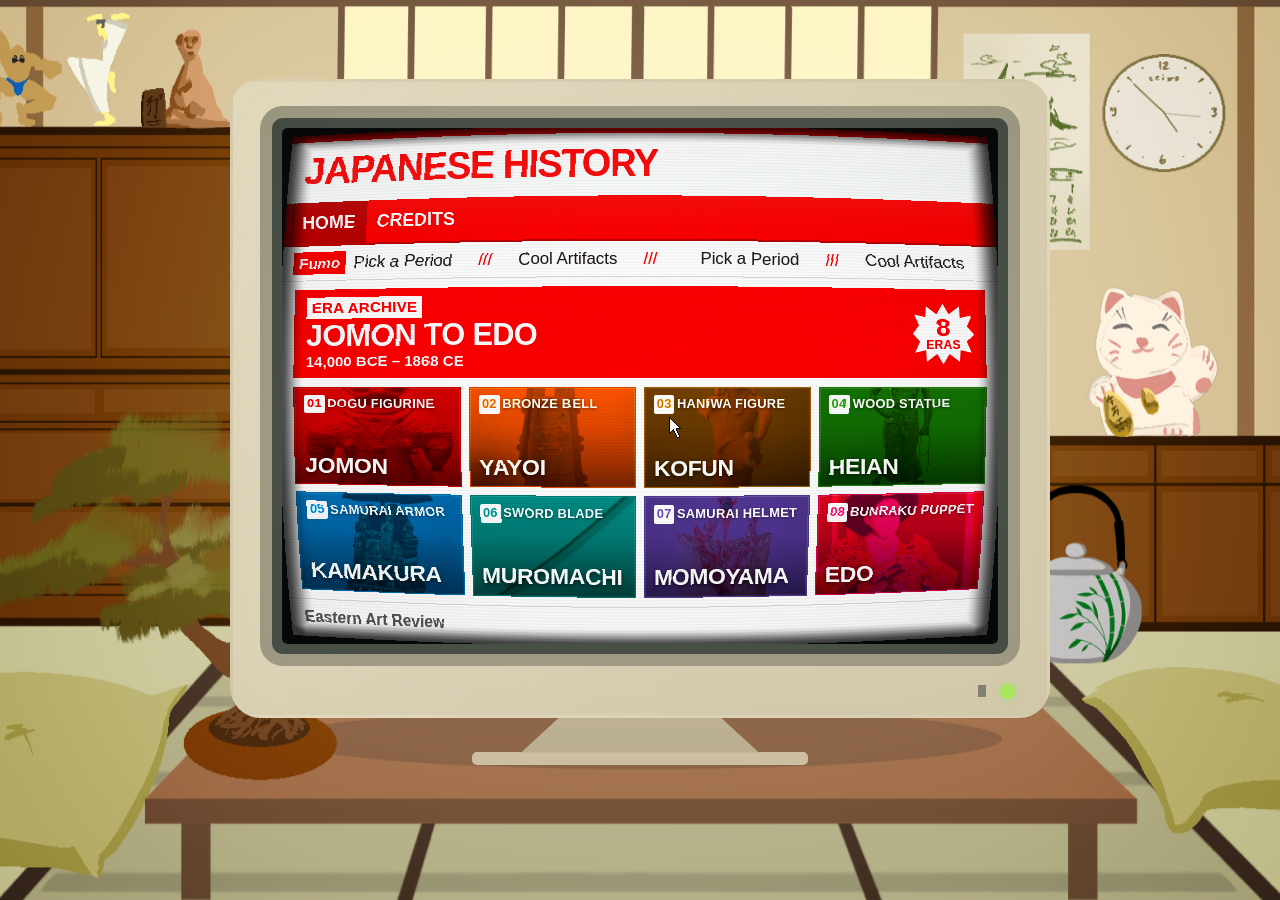
==== commit 1e1df177: "Whoops ketinggalan" ====
--- a/index.html
+++ b/index.html
@@ -13,8 +13,12 @@
   <link rel="preload" as="image" href="assets/ClockHour.png">
   <link rel="preload" as="image" href="assets/ClockMin.png">
   <link rel="preload" as="image" href="assets/ClockSec.png">
-  <link rel="stylesheet" href="style.css?v=20261109d">
-  <script src="app.js?v=20261109b" defer></script>
+  <link rel="preload" as="image" href="assets/figure.png">
+  <link rel="preload" as="image" href="assets/Fuuummoooo.png">
+  <link rel="preload" as="image" href="assets/Pillow.png">
+  <link rel="preload" as="image" href="assets/bonsaiontoptable.png">
+  <link rel="stylesheet" href="style.css?v=20261109g">
+  <script src="app.js?v=20261109c" defer></script>
   <script src="article-wash.js?v=20261109b" defer></script>
   <script src="crt.js?v=20261109b" defer></script>
   <script src="fx.js?v=20261109b" defer></script>
@@ -35,12 +39,19 @@
     </div>
   </div>
   <div class="room-layer layer-cableft" aria-hidden="true"></div>
+  <div class="room-layer layer-figure" aria-hidden="true"></div>
   <div class="room-layer layer-artifact" aria-hidden="true"></div>
   <div class="room-layer layer-cabright" aria-hidden="true"></div>
   <div class="room-layer layer-neko" aria-hidden="true"></div>
+  <div class="room-layer layer-fumo">
+    <div class="fumo-sprite" id="fumo-sprite" aria-hidden="true"></div>
+    <button type="button" class="fumo-btn" id="fumo-btn" aria-label="Boneka Fumo" title="Squeak!"></button>
+  </div>
   <div class="room-layer layer-vase" aria-hidden="true"></div>
   <div class="room-layer layer-teapot" aria-hidden="true"></div>
+  <div class="room-layer layer-pillow" aria-hidden="true"></div>
   <div class="desk-layer" aria-hidden="true"></div>
+  <div class="room-layer layer-bonsai" aria-hidden="true"></div>
   <div class="computer">
     <div class="monitor">
       <div class="socket" id="socket">
@@ -108,5 +119,6 @@
 <audio id="sfx-mouse" src="assets/Audio/click-mouse.mp3" preload="auto"></audio>
 <audio id="sfx-loading" src="assets/Audio/LoadingLandingpage.mp3" preload="auto"></audio>
 <audio id="sfx-obesity" src="assets/Audio/obesity.mp3" preload="auto"></audio>
+<audio id="sfx-squeak" src="assets/Audio/squeaky.mp3" preload="auto"></audio>
 </body>
 </html>
--- a/style.css
+++ b/style.css
@@ -14,13 +14,23 @@
 .clock-min{background-image:url('assets/ClockMin.png')}
 .clock-sec{background-image:url('assets/ClockSec.png')}
 .layer-cableft{background-image:url('assets/Cableft.png');transform:translate(calc(var(--px)*-9px),calc(var(--py)*-5.5px + var(--pz)*11px)) scale(calc(1 + var(--pz)*.05))}
+.layer-figure{background-image:url('assets/figure.png');transform:translate(calc(var(--px)*-9px),calc(var(--py)*-5.5px + var(--pz)*11px)) scale(calc(1 + var(--pz)*.05))}
 .layer-artifact{background-image:url('assets/randomartifactlefttop.png');transform:translate(calc(var(--px)*-9px),calc(var(--py)*-5.5px + var(--pz)*11px)) scale(calc(1 + var(--pz)*.05))}
 .layer-cabright{background-image:url('assets/Cabright.png');transform:translate(calc(var(--px)*-10.5px),calc(var(--py)*-6px + var(--pz)*12px)) scale(calc(1 + var(--pz)*.055))}
 @keyframes cat-wave{0%,49.9%{background-image:url('assets/kucingcina0.png')}50%,100%{background-image:url('assets/kucingcina1.png')}}
 .layer-neko{background-image:url('assets/kucingcina0.png');animation:cat-wave 4s steps(1) infinite;transform:translate(calc(var(--px)*-10.5px),calc(var(--py)*-6px + var(--pz)*12px)) scale(calc(1 + var(--pz)*.055))}
+.layer-fumo{transform:translate(calc(var(--px)*-11px),calc(var(--py)*-6px + var(--pz)*13px)) scale(calc(1 + var(--pz)*.058))}
+.fumo-sprite{position:absolute;inset:0;background-image:url('assets/Fuuummoooo.png');background-size:100% 100%;background-repeat:no-repeat;transform-origin:26.5% 72.2%;will-change:transform}
+.fumo-sprite.squeezing{animation:fumo-squish .35s cubic-bezier(.25,1,.5,1)}
+.fumo-btn{position:absolute;left:20.25%;top:46.9%;width:12.5%;height:25.3%;border:0;background:transparent;padding:0;cursor:pointer;pointer-events:auto;border-radius:40% 40% 35% 35%;touch-action:manipulation;-webkit-tap-highlight-color:transparent}
+.fumo-btn:focus-visible{outline:2px dashed #ffb300;outline-offset:4px}
+.zoom-active .fumo-btn{pointer-events:none}
+@keyframes fumo-squish{0%{transform:scale(1,1)}25%{transform:scale(1.16,.82)}50%{transform:scale(.92,1.10)}75%{transform:scale(1.04,.98)}100%{transform:scale(1,1)}}
 .layer-vase{background-image:url('assets/Vase.png');transform:translate(calc(var(--px)*-12.5px),calc(var(--py)*-7px + var(--pz)*14px)) scale(calc(1 + var(--pz)*.065))}
 .layer-teapot{background-image:url('assets/botolteh.png');transform:translate(calc(var(--px)*-14px),calc(var(--py)*-7.5px + var(--pz)*16px)) scale(calc(1 + var(--pz)*.072))}
+.layer-pillow{background-image:url('assets/Pillow.png');transform:translate(calc(var(--px)*-15px),calc(var(--py)*-8px + var(--pz)*18px)) scale(calc(1 + var(--pz)*.078))}
 .desk-layer{background-image:url('assets/desk-layer.png');transform:translate(calc(var(--px)*-16px),calc(var(--py)*-8.5px + var(--pz)*19px)) scale(calc(1 + var(--pz)*.082))}
+.layer-bonsai{background-image:url('assets/bonsaiontoptable.png');transform:translate(calc(var(--px)*-16px),calc(var(--py)*-8.5px + var(--pz)*19px)) scale(calc(1 + var(--pz)*.082))}
 .computer{position:absolute;width:min(820px,calc(100vw - 42px));bottom:15%;left:50%;transform-origin:50% 100%;transform:translate(calc(-50% + var(--px)*-21px),calc(var(--py)*-11px + var(--pz)*18px)) scale(calc(var(--fit,1)*(1 + var(--pz)*.095)));will-change:transform}
 .monitor{position:relative;background:linear-gradient(130deg,#ded5b8,#ccc2a3 80%);border:3px solid transparent;border-radius:31px;padding:24px 27px 49px}
 .socket{background:#323c35;border:12px solid #8e8c75;border-radius:23px;padding:10px}
